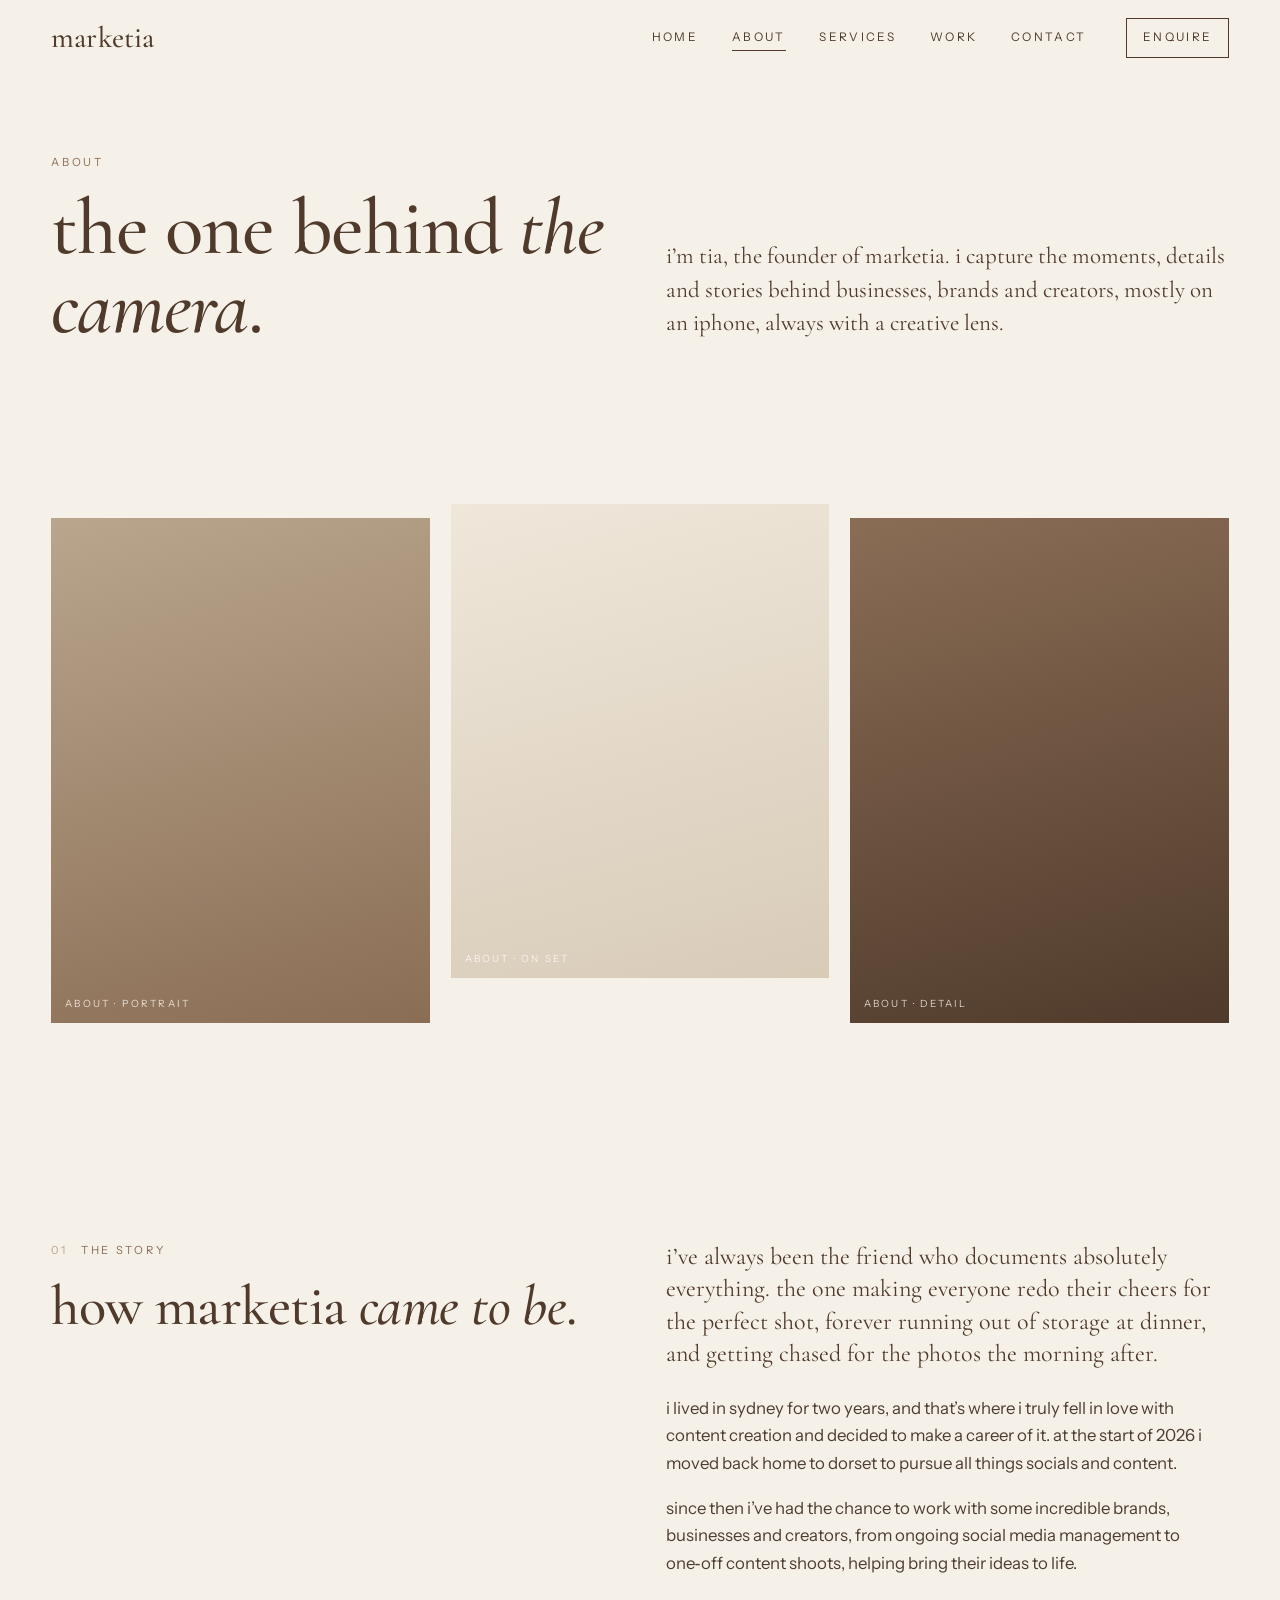
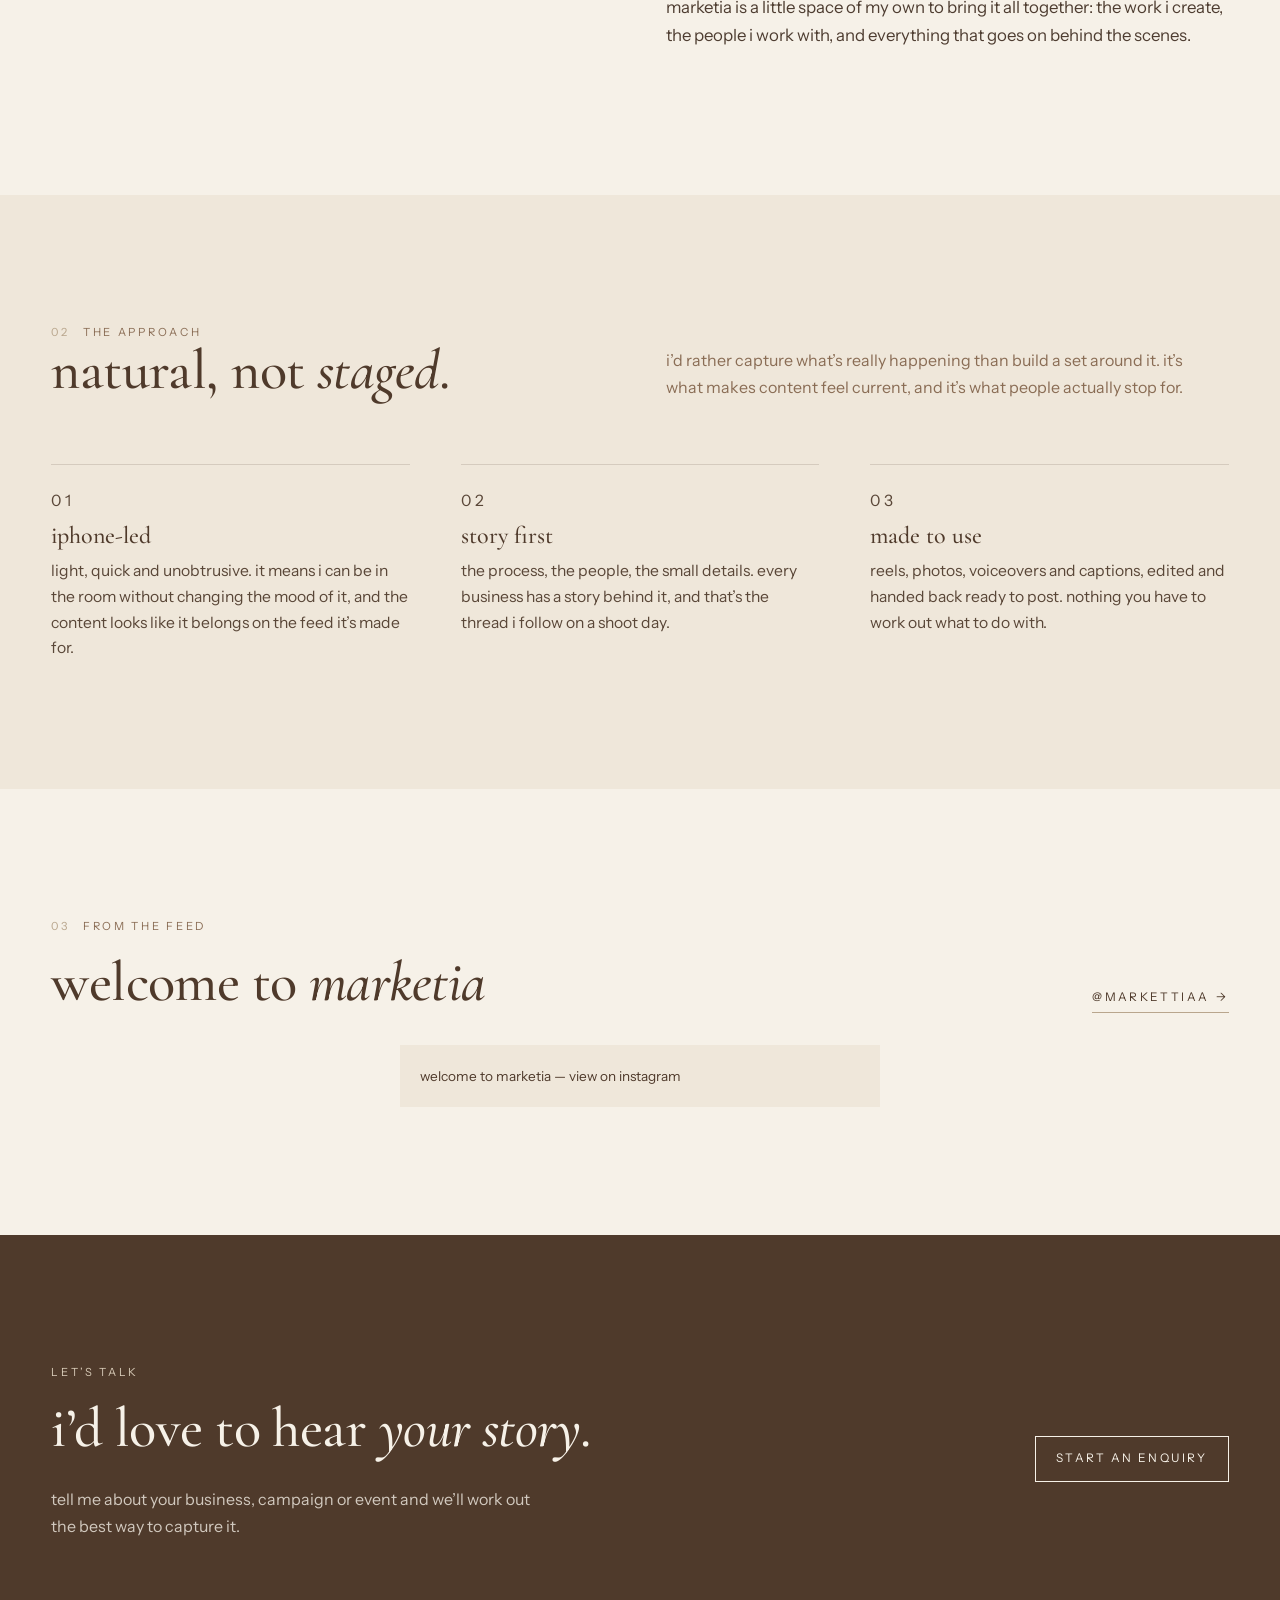
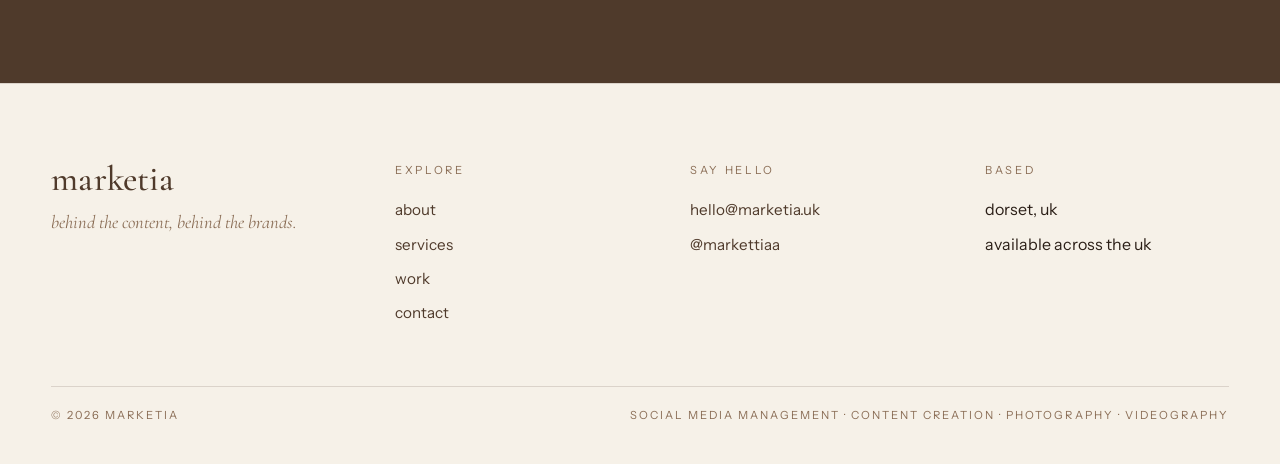
==== about.html @ 0a38f0a9 "Rebuild as a five-page editorial site from Tia's brief Home, about, services, work and contact pages" ====
<!DOCTYPE html>
<html lang="en-GB">
<head>
  <meta charset="utf-8">
  <meta name="viewport" content="width=device-width, initial-scale=1">
  <title>about — marketia</title>
  <meta name="description" content="meet tia, the founder of marketia, and the story and approach behind the brand.">
  <meta property="og:title" content="about — marketia">
  <meta property="og:description" content="meet tia, the founder of marketia, and the story and approach behind the brand.">
  <meta property="og:type" content="website">
  <meta property="og:image" content="https://marketia.uk/assets/og-image.jpg">
  <meta name="theme-color" content="#f6f1e8">
  <link rel="preconnect" href="https://fonts.googleapis.com">
  <link rel="preconnect" href="https://fonts.gstatic.com" crossorigin>
  <link href="https://fonts.googleapis.com/css2?family=Cormorant+Garamond:ital,wght@0,400;0,500;0,600;1,400;1,500&family=Instrument+Sans:ital,wght@0,400;0,500;0,600;1,400&display=swap" rel="stylesheet">
  <script>document.documentElement.classList.add("js")</script>
  <link rel="stylesheet" href="css/style.css">
  <link rel="icon" href="data:image/svg+xml,%3Csvg xmlns='http://www.w3.org/2000/svg' viewBox='0 0 64 64'%3E%3Crect width='64' height='64' fill='%23f6f1e8'/%3E%3Ctext x='32' y='44' text-anchor='middle' font-family='Georgia,serif' font-size='36' fill='%234f3a2b'%3Em%3C/text%3E%3C/svg%3E">
</head>
<body>
<a class="skip" href="#main">Skip to content</a>

<header class="site-header">
  <div class="wrap nav-row">
    <a class="wordmark" href="index.html" aria-label="marketia home">marketia</a>
    <button class="nav-toggle" aria-expanded="false" aria-controls="site-nav"><span></span><span></span><span class="visually-hidden">Menu</span></button>
    <nav id="site-nav" class="site-nav">
      <a href="index.html">home</a><a href="about.html" aria-current="page">about</a><a href="services.html">services</a><a href="work.html">work</a><a href="contact.html">contact</a>
      <a class="btn" href="contact.html">enquire</a>
    </nav>
  </div>
</header>

<main id="main">

  <section class="page-intro">
    <div class="wrap">
      <p class="label">about</p>
      <div class="split">
        <h1 class="h-xl">the one behind <em>the camera</em>.</h1>
        <p class="lede">i’m tia, the founder of marketia. i capture the moments, details and stories behind businesses, brands and creators, mostly on an iphone, always with a creative lens.</p>
      </div>
    </div>
  </section>

  <section class="section tight">
    <div class="wrap collage" data-stagger>
      <div class="img ph r34 deep" data-slot="about · portrait" role="img" aria-label="about · portrait"></div>
      <div class="img ph r45" data-slot="about · on set" role="img" aria-label="about · on set"></div>
      <div class="img ph r34 dark" data-slot="about · detail" role="img" aria-label="about · detail"></div>
    </div>
  </section>

  <section class="section">
    <div class="wrap story">
      <div data-reveal>
        <p class="label num" data-num="01">the story</p>
        <h2 class="h-l">how marketia <em>came to be</em>.</h2>
      </div>
      <div class="copy" data-reveal>
        <p>i’ve always been the friend who documents absolutely everything. the one making everyone redo their cheers for the perfect shot, forever running out of storage at dinner, and getting chased for the photos the morning after.</p>
        <p>i lived in sydney for two years, and that’s where i truly fell in love with content creation and decided to make a career of it. at the start of 2026 i moved back home to dorset to pursue all things socials and content.</p>
        <p>since then i’ve had the chance to work with some incredible brands, businesses and creators, from ongoing social media management to one‑off content shoots, helping bring their ideas to life.</p>
        <p>marketia is a little space of my own to bring it all together: the work i create, the people i work with, and everything that goes on behind the scenes.</p>
      </div>
    </div>
  </section>

  <section class="section cream">
    <div class="wrap">
      <div class="section-head" data-reveal>
        <div>
          <p class="label num" data-num="02">the approach</p>
          <h2 class="h-l">natural, not <em>staged</em>.</h2>
        </div>
        <p class="muted">i’d rather capture what’s really happening than build a set around it. it’s what makes content feel current, and it’s what people actually stop for.</p>
      </div>
      <div class="chapters" data-stagger>
        <div class="chapter">
          <p class="label">01</p>
          <h3>iphone‑led</h3>
          <p>light, quick and unobtrusive. it means i can be in the room without changing the mood of it, and the content looks like it belongs on the feed it’s made for.</p>
        </div>
        <div class="chapter">
          <p class="label">02</p>
          <h3>story first</h3>
          <p>the process, the people, the small details. every business has a story behind it, and that’s the thread i follow on a shoot day.</p>
        </div>
        <div class="chapter">
          <p class="label">03</p>
          <h3>made to use</h3>
          <p>reels, photos, voiceovers and captions, edited and handed back ready to post. nothing you have to work out what to do with.</p>
        </div>
      </div>
    </div>
  </section>

  <section class="section">
    <div class="wrap">
      <div class="ig-head" data-reveal>
        <div>
          <p class="label num" data-num="03">from the feed</p>
          <h2 class="h-l" style="margin:0">welcome to <em>marketia</em></h2>
        </div>
        <a class="textlink" href="https://www.instagram.com/markettiaa/" target="_blank" rel="noopener">@markettiaa</a>
      </div>
      <div class="single-embed" data-reveal>
        <blockquote class="instagram-media" data-instgrm-permalink="https://www.instagram.com/p/Df5Pmn0oMep/" data-instgrm-version="14"><a href="https://www.instagram.com/p/Df5Pmn0oMep/" target="_blank" rel="noopener">welcome to marketia — view on instagram</a></blockquote>
      </div>
    </div>
  </section>

  <section class="section choc">
    <div class="wrap cta-band" data-reveal>
      <div>
        <p class="label">let’s talk</p>
        <h2 class="h-l">i’d love to hear <em>your story</em>.</h2>
        <p>tell me about your business, campaign or event and we’ll work out the best way to capture it.</p>
      </div>
      <div class="actions"><a class="btn light" href="contact.html">start an enquiry</a></div>
    </div>
  </section>

</main>

<footer class="site-footer">
  <div class="wrap">
    <div class="footer-grid">
      <div>
        <a class="wordmark" href="index.html">marketia</a>
        <p class="footer-tag">behind the content, behind the brands.</p>
      </div>
      <div>
        <p class="label">explore</p>
        <ul>
          <li><a href="about.html">about</a></li>
          <li><a href="services.html">services</a></li>
          <li><a href="work.html">work</a></li>
          <li><a href="contact.html">contact</a></li>
        </ul>
      </div>
      <div>
        <p class="label">say hello</p>
        <ul>
          <li><a href="mailto:hello@marketia.uk">hello@marketia.uk</a></li>
          <li><a href="https://www.instagram.com/markettiaa/" target="_blank" rel="noopener">@markettiaa</a></li>
        </ul>
      </div>
      <div>
        <p class="label">based</p>
        <ul>
          <li>dorset, uk</li>
          <li>available across the uk</li>
        </ul>
      </div>
    </div>
    <div class="footer-bottom">
      <span>© <span id="year"></span> marketia</span>
      <span>social media management · content creation · photography · videography</span>
    </div>
  </div>
</footer>

<script async src="https://www.instagram.com/embed.js"></script>
<script src="js/main.js"></script>
</body>
</html>
---- css/style.css ----
/* ---------------------------------------------------------------------
   marketia — editorial, cream & chocolate
   --------------------------------------------------------------------- */
:root{
  --ivory:#f6f1e8;
  --cream:#efe7da;
  --taupe:#d8cbb8;
  --stone:#b9a68d;
  --mocha:#8a6d55;
  --choc:#4f3a2b;
  --ink:#2b1f17;
  --rule:rgba(79,58,43,.16);
  --serif:"Cormorant Garamond", "Times New Roman", serif;
  --sans:"Instrument Sans", system-ui, -apple-system, "Segoe UI", sans-serif;
  --wrap:1240px;
  --gutter:clamp(20px,4vw,56px);
  --ease:cubic-bezier(.2,.7,.2,1);
}

*{box-sizing:border-box}
html{scroll-behavior:smooth}
body{
  margin:0;background:var(--ivory);color:var(--ink);
  font-family:var(--sans);font-size:16px;line-height:1.65;
  -webkit-font-smoothing:antialiased;
}
img,video{max-width:100%;display:block}
a{color:inherit}
h1,h2,h3,h4{font-family:var(--serif);font-weight:500;line-height:1.05;margin:0 0 .5em;color:var(--choc)}
p{margin:0 0 1em}
ul{margin:0;padding:0;list-style:none}
em{font-family:var(--serif);font-style:italic}

.wrap{width:min(var(--wrap),100% - 2*var(--gutter));margin-inline:auto}
.visually-hidden{position:absolute!important;width:1px;height:1px;overflow:hidden;clip:rect(0 0 0 0);white-space:nowrap}
.skip{position:absolute;left:-999px;top:8px;background:var(--choc);color:#fff;padding:8px 14px;z-index:100}
.skip:focus{left:8px}

/* ---------- type ---------- */
.label{
  font-family:var(--sans);font-size:.7rem;letter-spacing:.24em;text-transform:uppercase;
  color:var(--mocha);margin:0 0 1.1rem;
}
.label.num::before{content:attr(data-num);margin-right:1.2em;color:var(--stone)}
.h-xl{font-size:clamp(2.8rem,6.2vw,5.6rem);letter-spacing:-.015em;line-height:1}
.h-l{font-size:clamp(2.2rem,4.4vw,3.8rem);letter-spacing:-.01em}
.h-m{font-size:clamp(1.6rem,2.6vw,2.3rem)}
.h-s{font-size:1.35rem}
.italic{font-style:italic;font-weight:400}
.lede{font-family:var(--serif);font-size:clamp(1.2rem,1.8vw,1.5rem);line-height:1.45;color:var(--choc);max-width:32em}
.muted{color:var(--mocha)}
.measure{max-width:38em}
.rule{border:0;border-top:1px solid var(--rule);margin:0}

/* ---------- buttons & links ---------- */
.btn{
  display:inline-flex;align-items:center;gap:.6em;
  font-family:var(--sans);font-size:.74rem;letter-spacing:.2em;text-transform:uppercase;
  padding:1.05em 1.7em;text-decoration:none;cursor:pointer;
  border:1px solid var(--choc);color:var(--choc);background:transparent;
  transition:background .3s var(--ease),color .3s var(--ease),transform .3s var(--ease);
}
.btn:hover{background:var(--choc);color:var(--ivory)}
.btn.solid{background:var(--choc);color:var(--ivory)}
.btn.solid:hover{background:var(--ink);border-color:var(--ink)}
.btn.light{border-color:var(--ivory);color:var(--ivory)}
.btn.light:hover{background:var(--ivory);color:var(--choc)}
.textlink{
  font-family:var(--sans);font-size:.74rem;letter-spacing:.2em;text-transform:uppercase;
  text-decoration:none;color:var(--choc);padding-bottom:.35em;border-bottom:1px solid var(--stone);
  transition:border-color .3s,color .3s;
}
.textlink:hover{border-color:var(--choc)}
.textlink::after{content:"\2192";display:inline-block;margin-left:.6em;transition:transform .3s var(--ease)}
.textlink:hover::after{transform:translateX(4px)}

/* ---------- header ---------- */
.site-header{position:sticky;top:0;z-index:50;background:rgba(246,241,232,.9);backdrop-filter:blur(10px);-webkit-backdrop-filter:blur(10px);transition:box-shadow .4s}
.site-header.scrolled{box-shadow:0 1px 0 var(--rule)}
.nav-row{display:flex;align-items:center;justify-content:space-between;height:76px}
.wordmark{font-family:var(--serif);font-size:1.85rem;font-weight:500;letter-spacing:.005em;color:var(--choc);text-decoration:none;line-height:1}
.site-nav{display:flex;align-items:center;gap:2.1rem}
.site-nav a{font-size:.74rem;letter-spacing:.2em;text-transform:uppercase;text-decoration:none;color:var(--choc);position:relative;padding:.3em 0}
.site-nav a::after{content:"";position:absolute;left:0;right:100%;bottom:0;height:1px;background:var(--choc);transition:right .35s var(--ease)}
.site-nav a:hover::after,.site-nav a[aria-current="page"]::after{right:0}
.site-nav .btn{padding:.8em 1.3em;margin-left:.4rem}
.site-nav .btn::after{display:none}
.nav-toggle{display:none;background:none;border:0;padding:10px;cursor:pointer}
.nav-toggle span{display:block;width:26px;height:1px;background:var(--choc);margin:7px 0;transition:transform .3s var(--ease)}
.nav-toggle[aria-expanded="true"] span:first-child{transform:translateY(4px) rotate(45deg)}
.nav-toggle[aria-expanded="true"] span:last-of-type{transform:translateY(-4px) rotate(-45deg)}

/* ---------- image slots ---------- */
.img{position:relative;overflow:hidden;background:var(--cream)}
.img img{width:100%;height:100%;object-fit:cover}
.img.r45{aspect-ratio:4/5}
.img.r34{aspect-ratio:3/4}
.img.r11{aspect-ratio:1}
.img.r32{aspect-ratio:3/2}
.img.r169{aspect-ratio:16/9}
.img.r916{aspect-ratio:9/16}
/* placeholder tone until a real image is dropped in */
.img.ph{background:linear-gradient(165deg,var(--cream),var(--taupe))}
.img.ph.deep{background:linear-gradient(165deg,var(--stone),var(--mocha))}
.img.ph.dark{background:linear-gradient(165deg,var(--mocha),var(--choc))}
.img.ph::after{
  content:attr(data-slot);position:absolute;left:14px;bottom:12px;
  font-family:var(--sans);font-size:.62rem;letter-spacing:.22em;text-transform:uppercase;
  color:rgba(255,255,255,.75);mix-blend-mode:screen;
}
.img.ph.deep::after,.img.ph.dark::after{color:rgba(246,241,232,.8)}
figcaption{font-family:var(--serif);font-style:italic;font-size:1rem;color:var(--mocha);margin-top:.7rem}
.zoom .img img{transition:transform 1.2s var(--ease)}
.zoom:hover .img img{transform:scale(1.04)}

/* ---------- sections ---------- */
.section{padding:clamp(72px,10vw,140px) 0}
.section.tight{padding:clamp(48px,7vw,96px) 0}
.section.cream{background:var(--cream)}
.section.choc{background:var(--choc);color:var(--ivory)}
.section.choc h1,.section.choc h2,.section.choc h3,.section.choc .lede{color:var(--ivory)}
.section.choc .label{color:var(--taupe)}
.section.choc .label.num::before{color:var(--stone)}
.section.choc .rule{border-color:rgba(246,241,232,.18)}
.section-head{display:grid;grid-template-columns:1fr 1fr;gap:var(--gutter);align-items:end;margin-bottom:clamp(36px,5vw,64px)}
.section-head p{margin:0;max-width:34em}
.section-head .h-l{margin:0}
.grid-2{display:grid;grid-template-columns:1fr 1fr;gap:var(--gutter)}
.grid-3{display:grid;grid-template-columns:repeat(3,1fr);gap:var(--gutter)}

/* ---------- home: hero ---------- */
.hero{padding:clamp(40px,6vw,88px) 0 clamp(48px,7vw,100px)}
.hero-grid{display:grid;grid-template-columns:1.05fr .95fr;gap:var(--gutter);align-items:end}
.hero-title{margin:0 0 1.4rem}
.hero-title .l2{display:block;font-style:italic;font-weight:400;color:var(--mocha)}
.hero-actions{display:flex;gap:1rem;flex-wrap:wrap;margin-top:2rem;align-items:center}
.hero-foot{display:flex;justify-content:space-between;gap:1rem;margin-top:clamp(40px,6vw,72px);padding-top:1.2rem;border-top:1px solid var(--rule);font-size:.72rem;letter-spacing:.2em;text-transform:uppercase;color:var(--mocha)}
.hero-art{display:grid;grid-template-columns:1fr .62fr;gap:clamp(12px,1.6vw,22px);align-items:end}
.hero-art .img:first-child{margin-top:-6vw}
.hero-art .side{display:grid;gap:clamp(12px,1.6vw,22px)}

/* ---------- home: strip of notes ---------- */
.notes{display:grid;grid-template-columns:repeat(3,1fr);gap:var(--gutter)}
.note{padding-top:1.4rem;border-top:1px solid var(--rule)}
.note h3{font-size:1.5rem;margin-bottom:.4em}
.note p{color:#5a4738;margin:0;font-size:.98rem}

/* ---------- home: selected work ---------- */
.edit-grid{display:grid;grid-template-columns:repeat(12,1fr);gap:clamp(14px,2vw,28px);align-items:start}
.edit-grid > *{grid-column:span 4}
.edit-grid .span5{grid-column:span 5}
.edit-grid .span7{grid-column:span 7}
.edit-grid .span6{grid-column:span 6}
.edit-grid .span3{grid-column:span 3}
.edit-grid .down{margin-top:clamp(40px,6vw,96px)}
.work-link{text-decoration:none;color:inherit;display:block}

/* ---------- services (home + page) ---------- */
.service-split{display:grid;grid-template-columns:1fr 1fr;gap:var(--gutter);align-items:start;padding:clamp(40px,5vw,64px) 0;border-top:1px solid var(--rule)}
.service-split:last-of-type{border-bottom:1px solid var(--rule)}
.service-split .img{position:sticky;top:100px}
.service-copy .h-l{margin-bottom:.4em}
.service-copy p{color:#4e3d31;max-width:36em}
.includes{columns:2;column-gap:2rem;margin:1.6rem 0 2rem;max-width:40em}
.includes li{break-inside:avoid;padding:.5em 0;border-bottom:1px solid var(--rule);font-size:.95rem}
.service-meta{display:flex;flex-wrap:wrap;gap:1.4rem 2.4rem;margin:1.4rem 0 2rem;font-size:.74rem;letter-spacing:.18em;text-transform:uppercase;color:var(--mocha)}
.service-meta b{display:block;font-weight:400;color:var(--choc);letter-spacing:0;text-transform:none;font-family:var(--serif);font-size:1.15rem;margin-top:.2em}
.actions{display:flex;gap:1rem;flex-wrap:wrap;align-items:center}
.steps{display:grid;grid-template-columns:repeat(3,1fr);gap:var(--gutter);counter-reset:step}
.step{padding-top:1.4rem;border-top:1px solid var(--rule)}
.step::before{counter-increment:step;content:"0" counter(step);font-family:var(--serif);font-style:italic;font-size:1.3rem;color:var(--stone);display:block;margin-bottom:.6rem}
.step h3{font-size:1.45rem}
.step p{color:#5a4738;margin:0;font-size:.98rem}

/* ---------- instagram ---------- */
.ig-head{display:flex;justify-content:space-between;align-items:end;gap:1rem;margin-bottom:2rem}
.ig-grid{display:grid;grid-template-columns:repeat(3,1fr);gap:clamp(14px,2vw,28px)}
.ig-grid blockquote.instagram-media{margin:0!important;min-width:0!important;max-width:100%!important;width:100%!important;background:var(--cream)!important;border:0!important;box-shadow:none!important;border-radius:0!important}
.ig-grid blockquote a{display:block;padding:20px;font-size:.85rem;color:var(--choc);text-decoration:none}
.ig-strip{display:flex;flex-wrap:wrap;gap:.6rem 1.4rem;justify-content:center;align-items:center;font-family:var(--serif);font-style:italic;font-size:1.15rem;color:var(--mocha)}

/* ---------- cta band ---------- */
.cta-band{display:grid;grid-template-columns:1.2fr .8fr;gap:var(--gutter);align-items:center}
.cta-band p{color:rgba(246,241,232,.78);max-width:30em}
.cta-band .actions{justify-content:flex-end}

/* ---------- about ---------- */
.about-hero{display:grid;grid-template-columns:.9fr 1.1fr;gap:var(--gutter);align-items:center}
.story{display:grid;grid-template-columns:1fr 1fr;gap:var(--gutter);align-items:start}
.story .copy p{font-size:1.05rem;color:#4e3d31}
.story .copy p:first-of-type{font-family:var(--serif);font-size:1.5rem;line-height:1.35;color:var(--choc)}
.chapters{display:grid;grid-template-columns:repeat(3,1fr);gap:var(--gutter)}
.chapter{padding-top:1.4rem;border-top:1px solid var(--rule)}
.chapter .label{margin-bottom:.6rem}
.chapter h3{font-size:1.5rem;margin-bottom:.4em}
.chapter p{color:#5a4738;font-size:.98rem;margin:0}
.collage{display:grid;grid-template-columns:1fr 1fr 1fr;gap:clamp(12px,1.6vw,22px);align-items:end}
.collage .img:nth-child(2){margin-bottom:12%}
.single-embed{max-width:480px;margin-inline:auto}
.single-embed blockquote.instagram-media{margin:0!important;min-width:0!important;max-width:100%!important;width:100%!important;border:0!important;box-shadow:none!important;background:var(--cream)!important;border-radius:0!important}
.single-embed blockquote a{display:block;padding:20px;font-size:.85rem;color:var(--choc);text-decoration:none}

/* ---------- work ---------- */
.gallery{display:grid;grid-template-columns:repeat(12,1fr);gap:clamp(12px,1.8vw,24px);align-items:start}
.gallery figure{margin:0;grid-column:span 4}
.gallery .w6{grid-column:span 6}
.gallery .w8{grid-column:span 8}
.gallery .w3{grid-column:span 3}
.gallery .w5{grid-column:span 5}
.gallery .w7{grid-column:span 7}
.gallery .pad{margin-top:clamp(30px,5vw,80px)}
.gallery figcaption{display:flex;justify-content:space-between;gap:1rem;font-style:normal;font-family:var(--sans);font-size:.7rem;letter-spacing:.18em;text-transform:uppercase;color:var(--mocha)}
.gallery figcaption em{font-family:var(--serif);font-style:italic;text-transform:none;letter-spacing:0;font-size:1rem}
.reels{display:grid;grid-template-columns:repeat(4,1fr);gap:clamp(12px,1.8vw,24px)}
.reel{display:block;text-decoration:none;color:inherit}
.reel .img{aspect-ratio:9/16}
.reel .play{position:absolute;inset:0;display:grid;place-items:center}
.reel .play span{width:54px;height:54px;border:1px solid rgba(246,241,232,.8);border-radius:50%;display:grid;place-items:center;color:var(--ivory);font-size:.8rem;padding-left:3px;transition:background .3s,transform .3s var(--ease)}
.reel:hover .play span{background:rgba(246,241,232,.18);transform:scale(1.06)}
.reel figcaption{margin-top:.6rem}

/* ---------- contact ---------- */
.contact-grid{display:grid;grid-template-columns:.85fr 1.15fr;gap:var(--gutter);align-items:start}
.contact-side{position:sticky;top:110px}
.contact-side .lede{font-size:1.3rem}
.deets{margin:2rem 0;border-top:1px solid var(--rule)}
.deets li{display:grid;grid-template-columns:110px 1fr;gap:1rem;padding:1rem 0;border-bottom:1px solid var(--rule);align-items:baseline}
.deets .label{margin:0}
.deets a{font-family:var(--serif);font-size:1.3rem;text-decoration:none;color:var(--choc);display:inline-block;transition:transform .3s var(--ease),color .3s}
.deets a:hover{transform:translateX(4px);color:var(--mocha)}
.deets span.v{font-family:var(--serif);font-size:1.3rem;color:var(--choc)}
.next-steps li{padding:.5em 0 .5em 1.6em;position:relative;color:#4e3d31;font-size:.95rem}
.next-steps li::before{content:"\2014";position:absolute;left:0;color:var(--stone)}

.form{display:grid;gap:1.6rem;border-top:1px solid var(--rule);padding-top:2rem}
.form fieldset{border:0;padding:0;margin:0;display:grid;gap:1.2rem}
.form legend{font-family:var(--serif);font-size:1.5rem;color:var(--choc);margin-bottom:.6rem;padding:0}
.form .row{display:grid;grid-template-columns:1fr 1fr;gap:1.2rem}
.field{display:grid;gap:.45rem}
.field label{font-size:.68rem;letter-spacing:.2em;text-transform:uppercase;color:var(--mocha)}
.field label small{text-transform:none;letter-spacing:0;color:var(--stone);margin-left:.5em;font-family:var(--serif);font-style:italic;font-size:.95rem}
.field input,.field select,.field textarea{
  font:inherit;font-size:1rem;color:var(--ink);background:transparent;
  border:0;border-bottom:1px solid var(--stone);padding:.7em 0;border-radius:0;width:100%;
  transition:border-color .3s;
}
.field textarea{resize:vertical;min-height:5.5em;line-height:1.5}
.field select{appearance:none;-webkit-appearance:none;background:url("data:image/svg+xml,%3Csvg xmlns='http://www.w3.org/2000/svg' width='12' height='8'%3E%3Cpath d='M1 1l5 5 5-5' fill='none' stroke='%238a6d55' stroke-width='1.2'/%3E%3C/svg%3E") no-repeat right center;padding-right:1.4em;cursor:pointer}
.field input:focus,.field select:focus,.field textarea:focus{outline:none;border-bottom-color:var(--choc)}
.field [aria-invalid="true"]{border-bottom-color:#a3452f}
.checks{display:grid;grid-template-columns:1fr 1fr;gap:.6rem 1.4rem}
.check{display:flex;align-items:center;gap:.7em;font-size:.95rem;cursor:pointer;color:#3e2f25}
.check input{appearance:none;-webkit-appearance:none;width:16px;height:16px;border:1px solid var(--stone);margin:0;display:grid;place-items:center;flex:none;cursor:pointer}
.check input::after{content:"";width:8px;height:8px;background:var(--choc);transform:scale(0);transition:transform .2s var(--ease)}
.check input:checked{border-color:var(--choc)}
.check input:checked::after{transform:scale(1)}
.form-foot{display:flex;align-items:center;gap:1.4rem;flex-wrap:wrap}
.form-note{font-size:.85rem;color:var(--mocha);margin:0}

/* ---------- footer ---------- */
.site-footer{padding:clamp(48px,6vw,80px) 0 40px;border-top:1px solid var(--rule);background:var(--ivory)}
.footer-grid{display:grid;grid-template-columns:1.2fr 1fr 1fr 1fr;gap:var(--gutter);align-items:start}
.footer-grid .wordmark{font-size:2.2rem}
.footer-tag{font-family:var(--serif);font-style:italic;font-size:1.15rem;color:var(--mocha);margin:.6rem 0 0}
.footer-grid .label{margin-bottom:.8rem}
.footer-grid li{padding:.25rem 0}
.footer-grid li a{text-decoration:none;color:var(--choc);font-size:.95rem;transition:color .3s}
.footer-grid li a:hover{color:var(--mocha)}
.footer-bottom{display:flex;justify-content:space-between;gap:1rem;flex-wrap:wrap;margin-top:clamp(36px,5vw,56px);padding-top:1.2rem;border-top:1px solid var(--rule);font-size:.7rem;letter-spacing:.18em;text-transform:uppercase;color:var(--mocha)}

/* ---------- page intro (inner pages) ---------- */
.page-intro{padding:clamp(40px,6vw,88px) 0 clamp(32px,4vw,56px)}
.page-intro .h-xl{margin:0 0 1rem}
.page-intro .lede{margin-top:1rem}
.page-intro .split{display:grid;grid-template-columns:1fr 1fr;gap:var(--gutter);align-items:end}

/* ---------- motion ---------- */
@keyframes rise{from{opacity:0;transform:translateY(18px)}to{opacity:1;transform:none}}
.hero-grid > *,.page-intro .wrap > *{opacity:0;animation:rise 1s var(--ease) forwards}
.hero-grid > :nth-child(2),.page-intro .wrap > :nth-child(2){animation-delay:.2s}
.js [data-reveal]{opacity:0;transform:translateY(22px);transition:opacity 1s var(--ease),transform 1s var(--ease)}
.js [data-reveal].in{opacity:1;transform:none}
.js [data-stagger] > *{opacity:0;transform:translateY(18px);transition:opacity .9s var(--ease),transform .9s var(--ease)}
.js [data-stagger].in > *{opacity:1;transform:none}
.js [data-stagger].in > :nth-child(2){transition-delay:.12s}
.js [data-stagger].in > :nth-child(3){transition-delay:.24s}
.js [data-stagger].in > :nth-child(4){transition-delay:.36s}
.js [data-stagger].in > :nth-child(5){transition-delay:.48s}
.js [data-stagger].in > :nth-child(6){transition-delay:.6s}
.js [data-stagger].in > :nth-child(n+7){transition-delay:.7s}
.js [data-stagger].done > *{transition-delay:0s}
.js .img.reveal-img img,.js .img.reveal-img::before{}
@media (prefers-reduced-motion:reduce){
  .hero-grid > *,.page-intro .wrap > *{opacity:1;animation:none}
  .js [data-reveal],.js [data-stagger] > *{opacity:1;transform:none;transition:none}
  .zoom .img img{transition:none}
}

/* ---------- responsive ---------- */
@media (max-width:1024px){
  .footer-grid{grid-template-columns:1fr 1fr}
  .reels{grid-template-columns:repeat(2,1fr)}
  .ig-grid{grid-template-columns:1fr 1fr}
  .chapters,.steps,.notes{grid-template-columns:1fr}
  .chapter,.step,.note{padding-top:1.1rem}
}
@media (max-width:860px){
  .nav-toggle{display:block}
  .site-nav{display:none;position:absolute;left:0;right:0;top:76px;flex-direction:column;align-items:stretch;gap:0;background:var(--ivory);border-bottom:1px solid var(--rule);padding:8px var(--gutter) 22px}
  .site-nav.open{display:flex}
  .site-nav a{padding:.95rem 0;font-size:.8rem;border-bottom:1px solid var(--rule)}
  .site-nav a::after{display:none}
  .site-nav .btn{margin:1rem 0 0;justify-content:center;border-bottom:1px solid var(--choc)}
  .hero-grid,.section-head,.grid-2,.service-split,.cta-band,.about-hero,.story,.contact-grid,.page-intro .split{grid-template-columns:1fr}
  .hero-art .img:first-child{margin-top:0}
  .service-split .img{position:static;max-width:520px}
  .contact-side{position:static}
  .cta-band .actions{justify-content:flex-start}
  .edit-grid > *,.edit-grid .span5,.edit-grid .span7,.edit-grid .span6,.edit-grid .span3{grid-column:span 6}
  .edit-grid .down{margin-top:0}
  .gallery figure,.gallery .w6,.gallery .w8,.gallery .w3,.gallery .w5,.gallery .w7{grid-column:span 6}
  .gallery .pad{margin-top:0}
  .includes{columns:1}
  .form .row,.checks{grid-template-columns:1fr}
  .deets li{grid-template-columns:1fr;gap:.2rem}
}
@media (max-width:560px){
  .ig-grid,.footer-grid,.reels{grid-template-columns:1fr}
  .hero-art{grid-template-columns:1fr}
  .hero-art .side{grid-template-columns:1fr 1fr}
  .hero-foot{flex-direction:column;gap:.4rem}
  .gallery figure,.gallery .w6,.gallery .w8,.gallery .w3,.gallery .w5,.gallery .w7{grid-column:span 12}
  .edit-grid > *,.edit-grid .span5,.edit-grid .span7,.edit-grid .span6,.edit-grid .span3{grid-column:span 12}
}
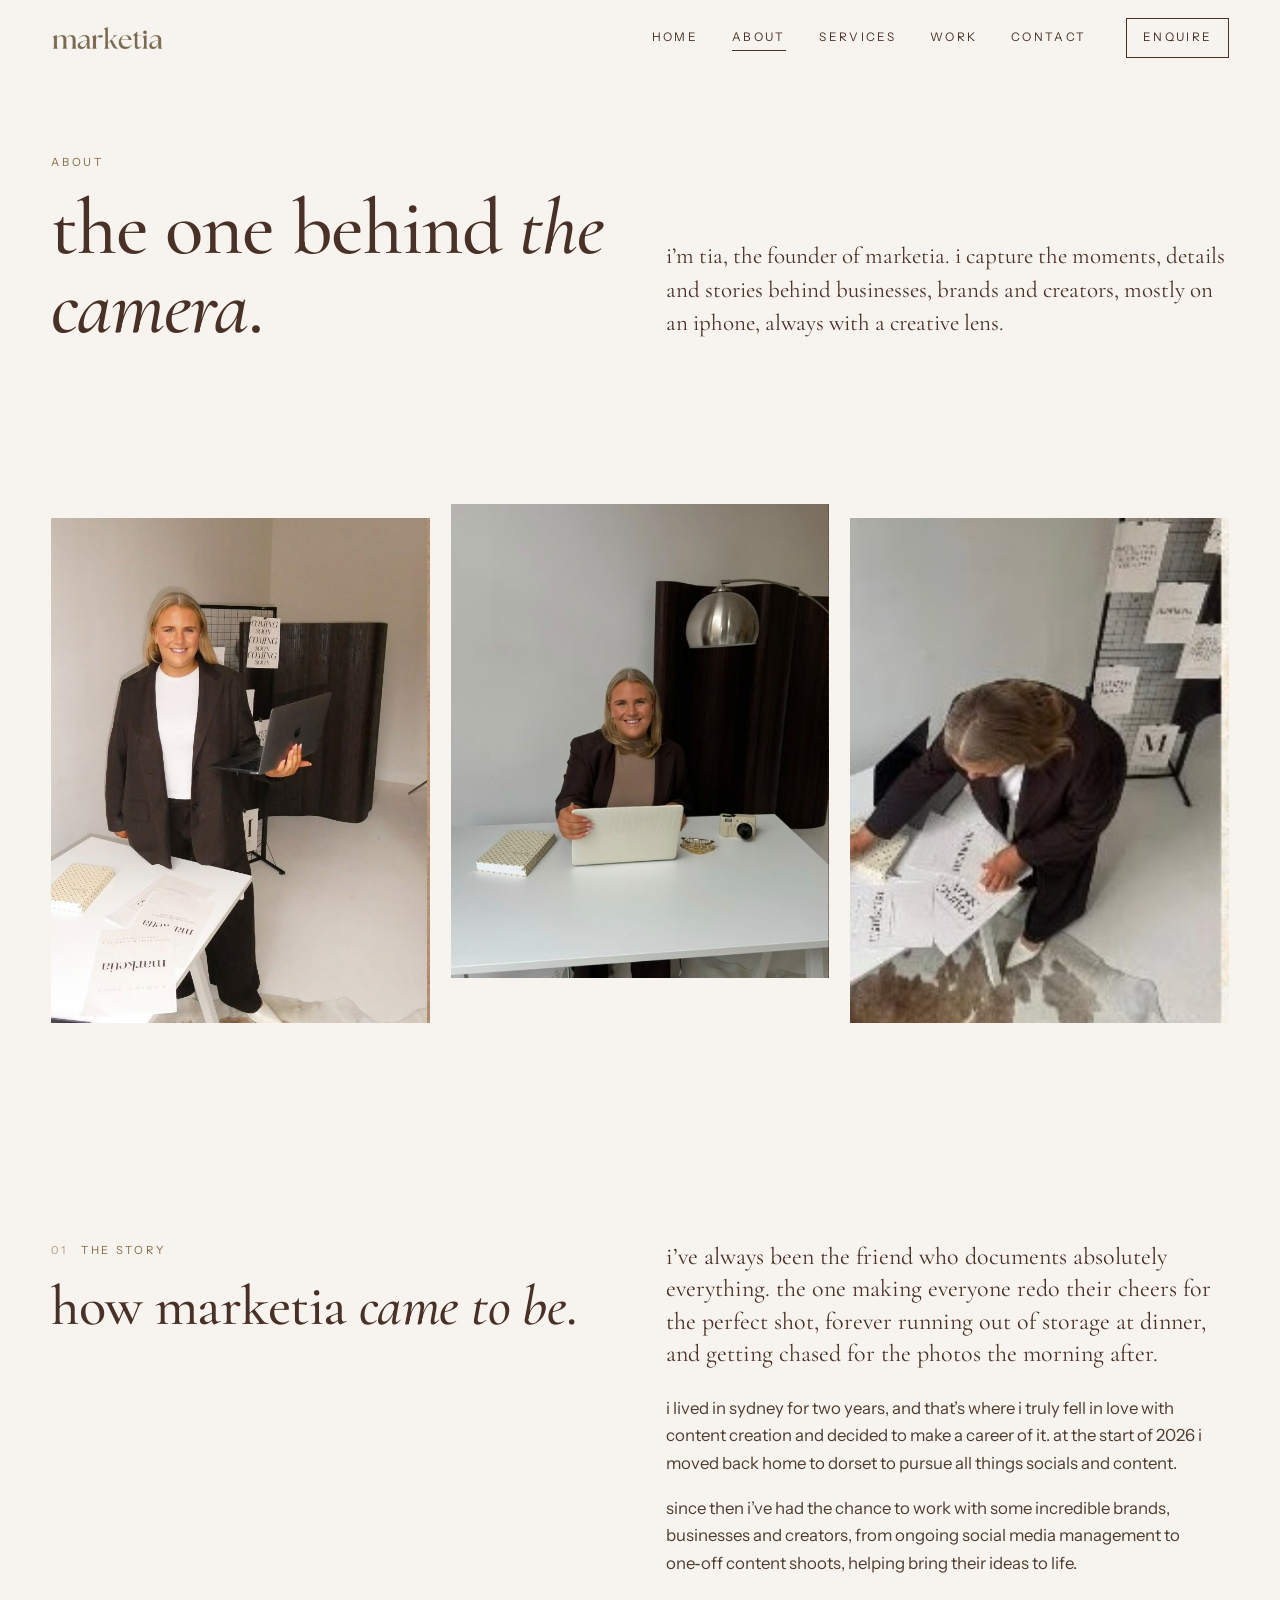
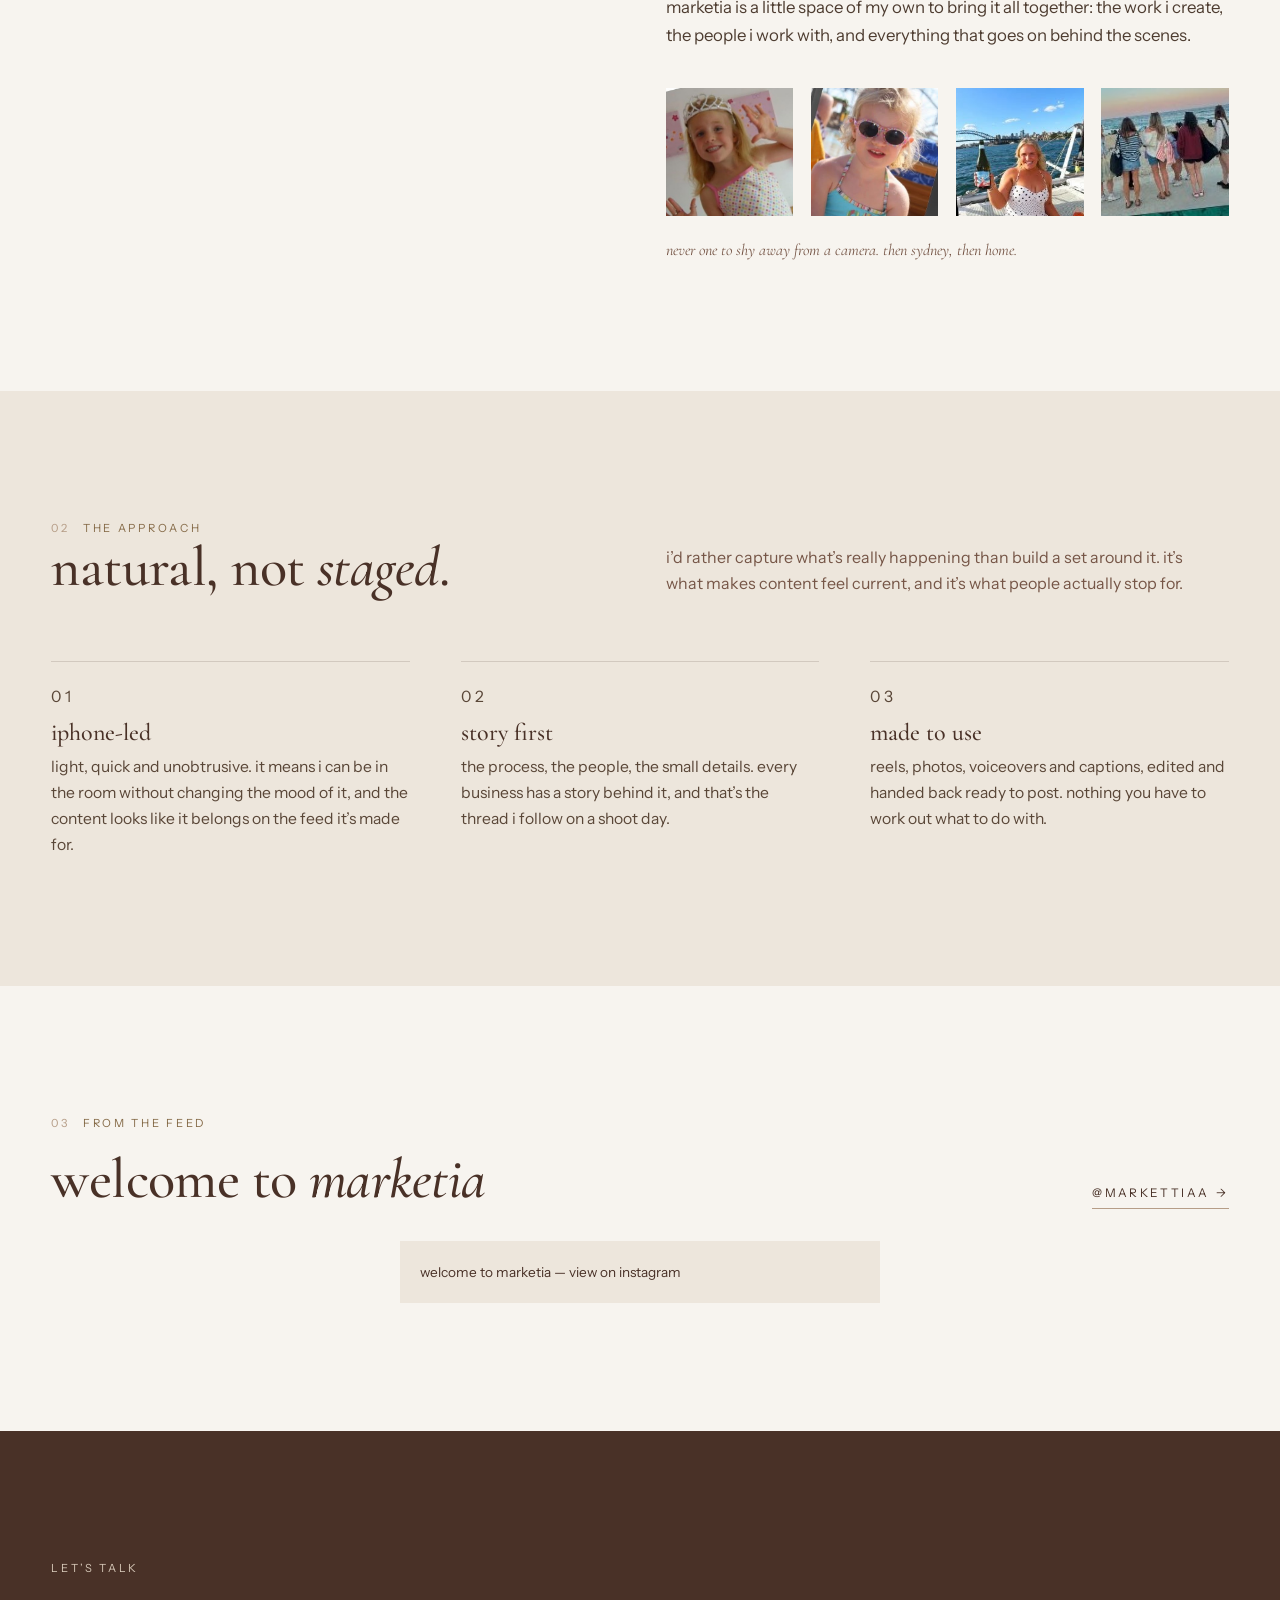
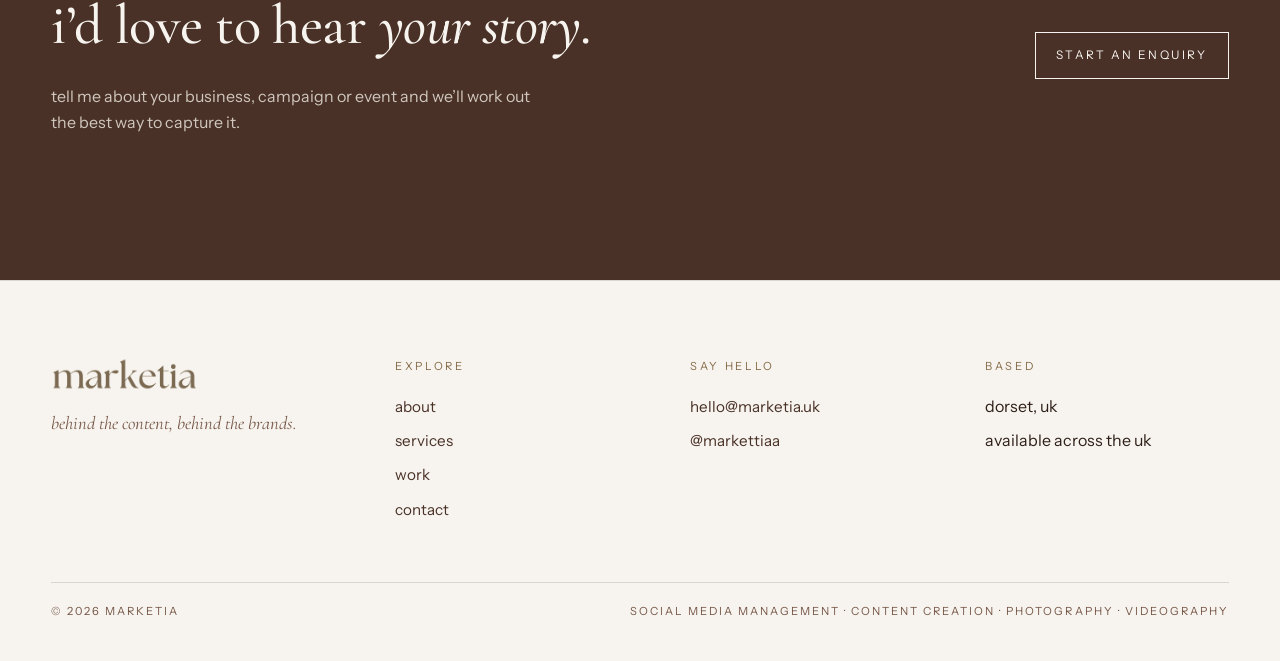
==== commit beb7a3d2: "Add Tia's wordmark, palette and first photos Wordmark cut from her logo sheet as transparent PNGs; C" ====
--- a/about.html
+++ b/about.html
@@ -22,7 +22,7 @@
 
 <header class="site-header">
   <div class="wrap nav-row">
-    <a class="wordmark" href="index.html" aria-label="marketia home">marketia</a>
+    <a class="wordmark" href="index.html" aria-label="marketia home"><img src="assets/img/logo-dark.png" alt="marketia" width="693" height="160"></a>
     <button class="nav-toggle" aria-expanded="false" aria-controls="site-nav"><span></span><span></span><span class="visually-hidden">Menu</span></button>
     <nav id="site-nav" class="site-nav">
       <a href="index.html">home</a><a href="about.html" aria-current="page">about</a><a href="services.html">services</a><a href="work.html">work</a><a href="contact.html">contact</a>
@@ -45,9 +45,9 @@
 
   <section class="section tight">
     <div class="wrap collage" data-stagger>
-      <div class="img ph r34 deep" data-slot="about · portrait" role="img" aria-label="about · portrait"></div>
-      <div class="img ph r45" data-slot="about · on set" role="img" aria-label="about · on set"></div>
-      <div class="img ph r34 dark" data-slot="about · detail" role="img" aria-label="about · detail"></div>
+      <div class="img r34"><img src="assets/img/about-standing.jpg" alt="tia standing with her laptop in the studio" loading="lazy" style="object-position:center 85%"></div>
+      <div class="img r45"><img src="assets/img/hero-desk.jpg" alt="tia at her desk" loading="lazy"></div>
+      <div class="img r34"><img src="assets/img/work-05.jpg" alt="printed marketia cards being laid out" loading="lazy" style="object-position:center 30%"></div>
     </div>
   </section>
 
@@ -62,6 +62,13 @@
         <p>i lived in sydney for two years, and that’s where i truly fell in love with content creation and decided to make a career of it. at the start of 2026 i moved back home to dorset to pursue all things socials and content.</p>
         <p>since then i’ve had the chance to work with some incredible brands, businesses and creators, from ongoing social media management to one‑off content shoots, helping bring their ideas to life.</p>
         <p>marketia is a little space of my own to bring it all together: the work i create, the people i work with, and everything that goes on behind the scenes.</p>
+        <div class="then-now" data-stagger>
+          <div class="img"><img src="assets/img/kid-crown.jpg" alt="tia as a child in a tiara, waving at the camera" loading="lazy"></div>
+          <div class="img"><img src="assets/img/kid-camera.jpg" alt="tia as a child in sunglasses on a boat" loading="lazy"></div>
+          <div class="img"><img src="assets/img/syd-boat.jpg" alt="tia on a boat in sydney harbour" loading="lazy"></div>
+          <div class="img"><img src="assets/img/syd-beach.jpg" alt="friends on a sydney beach at sunset" loading="lazy"></div>
+          <figcaption>never one to shy away from a camera. then sydney, then home.</figcaption>
+        </div>
       </div>
     </div>
   </section>
@@ -127,7 +134,7 @@
   <div class="wrap">
     <div class="footer-grid">
       <div>
-        <a class="wordmark" href="index.html">marketia</a>
+        <a class="wordmark" href="index.html"><img src="assets/img/logo-dark.png" alt="marketia" width="693" height="160"></a>
         <p class="footer-tag">behind the content, behind the brands.</p>
       </div>
       <div>
--- a/css/style.css
+++ b/css/style.css
@@ -2,14 +2,16 @@
    marketia — editorial, cream & chocolate
    --------------------------------------------------------------------- */
 :root{
-  --ivory:#f6f1e8;
-  --cream:#efe7da;
-  --taupe:#d8cbb8;
-  --stone:#b9a68d;
-  --mocha:#8a6d55;
-  --choc:#4f3a2b;
-  --ink:#2b1f17;
-  --rule:rgba(79,58,43,.16);
+  /* tia's palette: #f7f4ef · #ede6dc · #b69d87 · #765647 · #493127 ; wordmark golds #856a47 / #bb9868 */
+  --ivory:#f7f4ef;
+  --cream:#ede6dc;
+  --taupe:#d6c8b8;
+  --stone:#b69d87;
+  --mocha:#765647;
+  --choc:#493127;
+  --ink:#2e1f18;
+  --gold:#856a47;
+  --rule:rgba(73,49,39,.16);
   --serif:"Cormorant Garamond", "Times New Roman", serif;
   --sans:"Instrument Sans", system-ui, -apple-system, "Segoe UI", sans-serif;
   --wrap:1240px;
@@ -39,7 +41,7 @@
 /* ---------- type ---------- */
 .label{
   font-family:var(--sans);font-size:.7rem;letter-spacing:.24em;text-transform:uppercase;
-  color:var(--mocha);margin:0 0 1.1rem;
+  color:var(--gold);margin:0 0 1.1rem;
 }
 .label.num::before{content:attr(data-num);margin-right:1.2em;color:var(--stone)}
 .h-xl{font-size:clamp(2.8rem,6.2vw,5.6rem);letter-spacing:-.015em;line-height:1}
@@ -75,10 +77,12 @@
 .textlink:hover::after{transform:translateX(4px)}
 
 /* ---------- header ---------- */
-.site-header{position:sticky;top:0;z-index:50;background:rgba(246,241,232,.9);backdrop-filter:blur(10px);-webkit-backdrop-filter:blur(10px);transition:box-shadow .4s}
+.site-header{position:sticky;top:0;z-index:50;background:rgba(247,244,239,.9);backdrop-filter:blur(10px);-webkit-backdrop-filter:blur(10px);transition:box-shadow .4s}
 .site-header.scrolled{box-shadow:0 1px 0 var(--rule)}
 .nav-row{display:flex;align-items:center;justify-content:space-between;height:76px}
-.wordmark{font-family:var(--serif);font-size:1.85rem;font-weight:500;letter-spacing:.005em;color:var(--choc);text-decoration:none;line-height:1}
+.wordmark{display:inline-block;line-height:0;text-decoration:none}
+.wordmark img{height:26px;width:auto}
+.footer-grid .wordmark img{height:34px}
 .site-nav{display:flex;align-items:center;gap:2.1rem}
 .site-nav a{font-size:.74rem;letter-spacing:.2em;text-transform:uppercase;text-decoration:none;color:var(--choc);position:relative;padding:.3em 0}
 .site-nav a::after{content:"";position:absolute;left:0;right:100%;bottom:0;height:1px;background:var(--choc);transition:right .35s var(--ease)}
@@ -99,6 +103,7 @@
 .img.r32{aspect-ratio:3/2}
 .img.r169{aspect-ratio:16/9}
 .img.r916{aspect-ratio:9/16}
+.img.r23{aspect-ratio:2/3}
 /* placeholder tone until a real image is dropped in */
 .img.ph{background:linear-gradient(165deg,var(--cream),var(--taupe))}
 .img.ph.deep{background:linear-gradient(165deg,var(--stone),var(--mocha))}
@@ -260,7 +265,6 @@
 /* ---------- footer ---------- */
 .site-footer{padding:clamp(48px,6vw,80px) 0 40px;border-top:1px solid var(--rule);background:var(--ivory)}
 .footer-grid{display:grid;grid-template-columns:1.2fr 1fr 1fr 1fr;gap:var(--gutter);align-items:start}
-.footer-grid .wordmark{font-size:2.2rem}
 .footer-tag{font-family:var(--serif);font-style:italic;font-size:1.15rem;color:var(--mocha);margin:.6rem 0 0}
 .footer-grid .label{margin-bottom:.8rem}
 .footer-grid li{padding:.25rem 0}
@@ -332,3 +336,9 @@
   .gallery figure,.gallery .w6,.gallery .w8,.gallery .w3,.gallery .w5,.gallery .w7{grid-column:span 12}
   .edit-grid > *,.edit-grid .span5,.edit-grid .span7,.edit-grid .span6,.edit-grid .span3{grid-column:span 12}
 }
+
+/* ---------- about: then & now strip ---------- */
+.then-now{display:grid;grid-template-columns:repeat(4,1fr);gap:clamp(10px,1.4vw,18px);margin-top:2.4rem}
+.then-now .img{aspect-ratio:1}
+.then-now figcaption{grid-column:1 / -1;margin-top:.2rem}
+@media (max-width:560px){.then-now{grid-template-columns:1fr 1fr}}
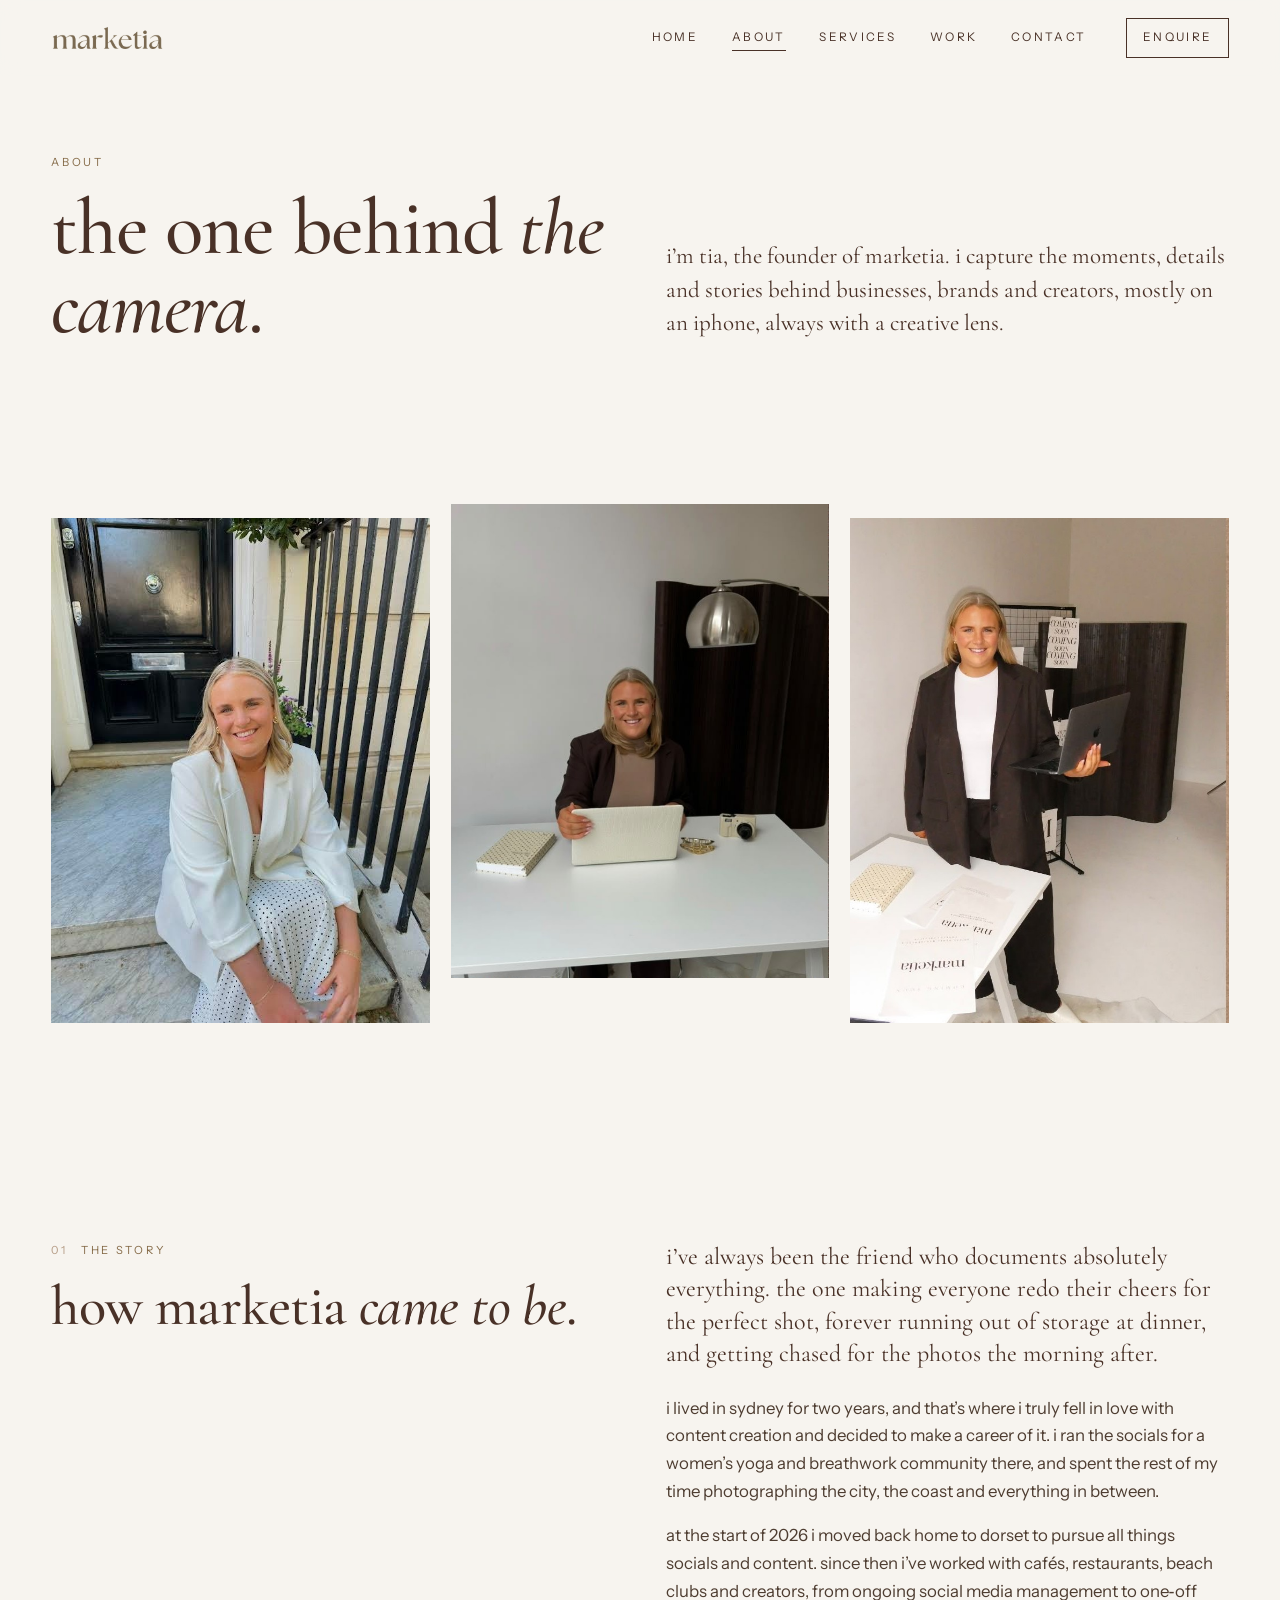
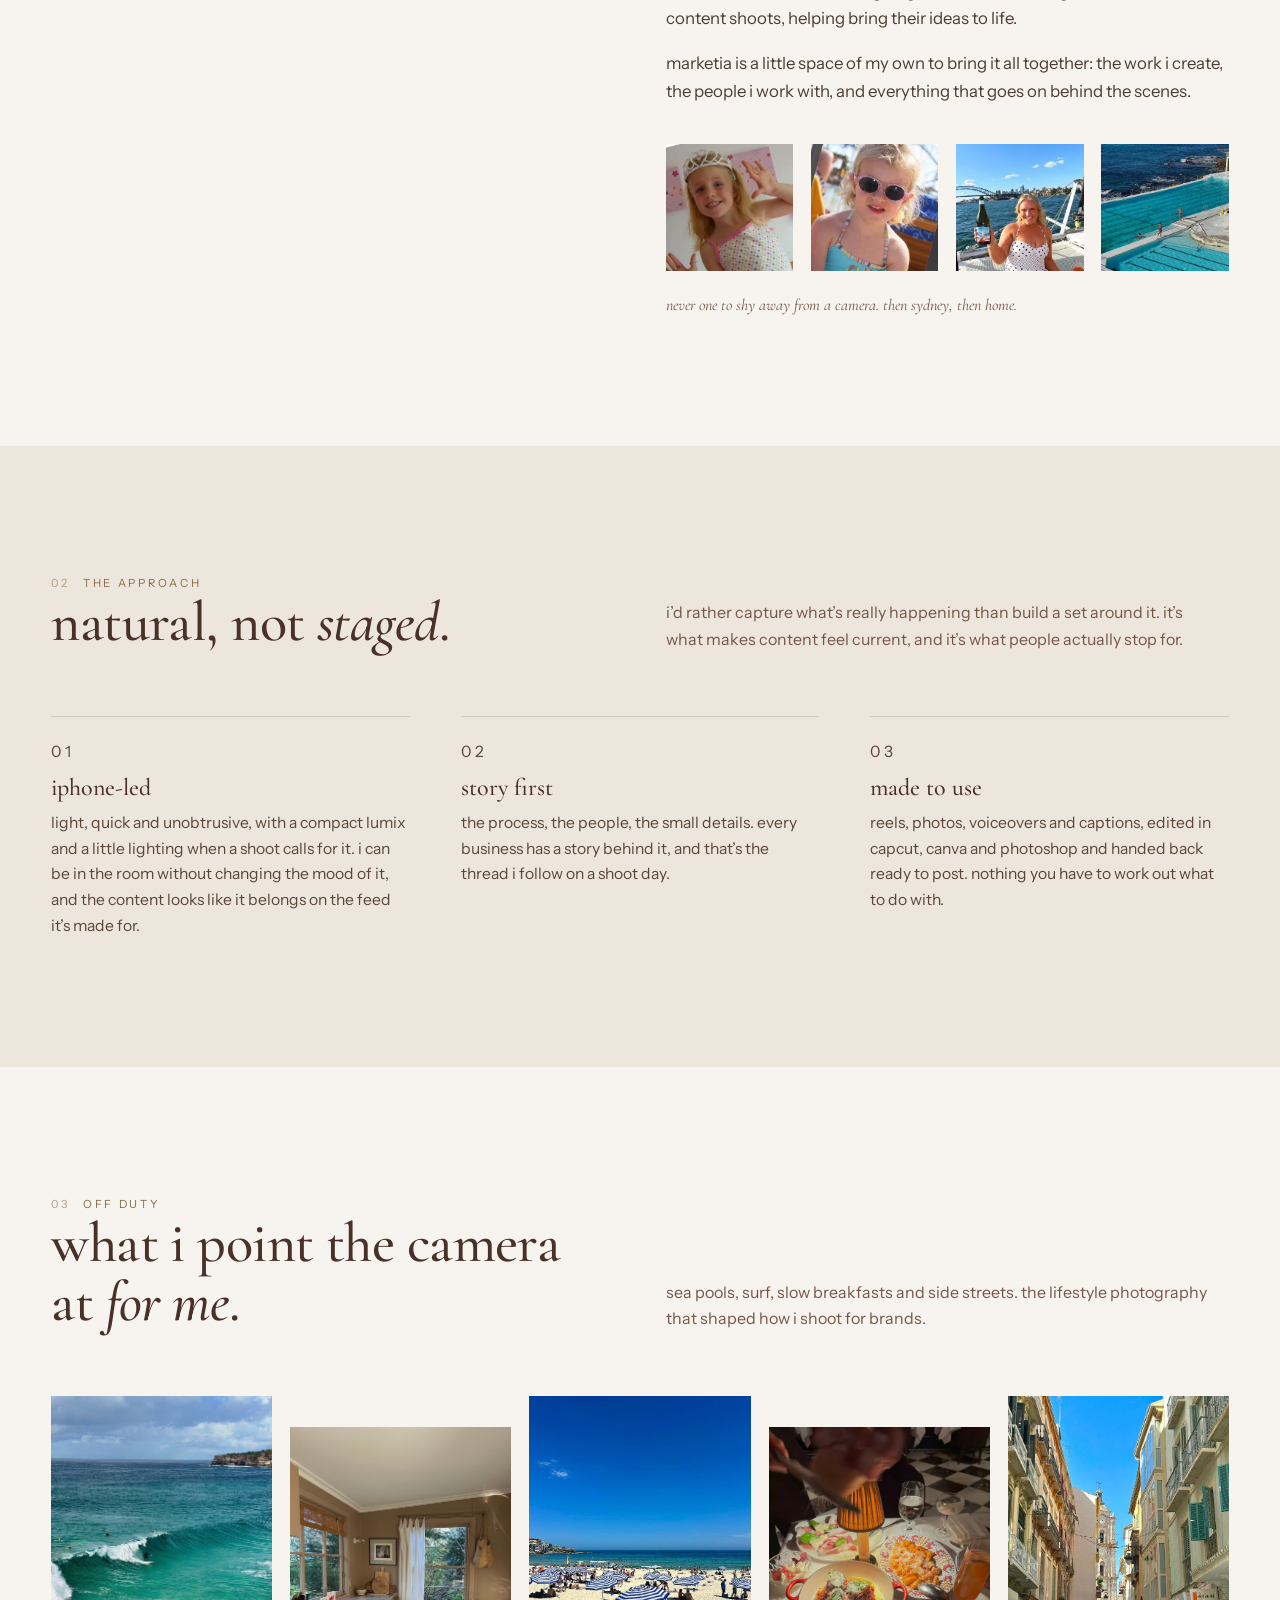
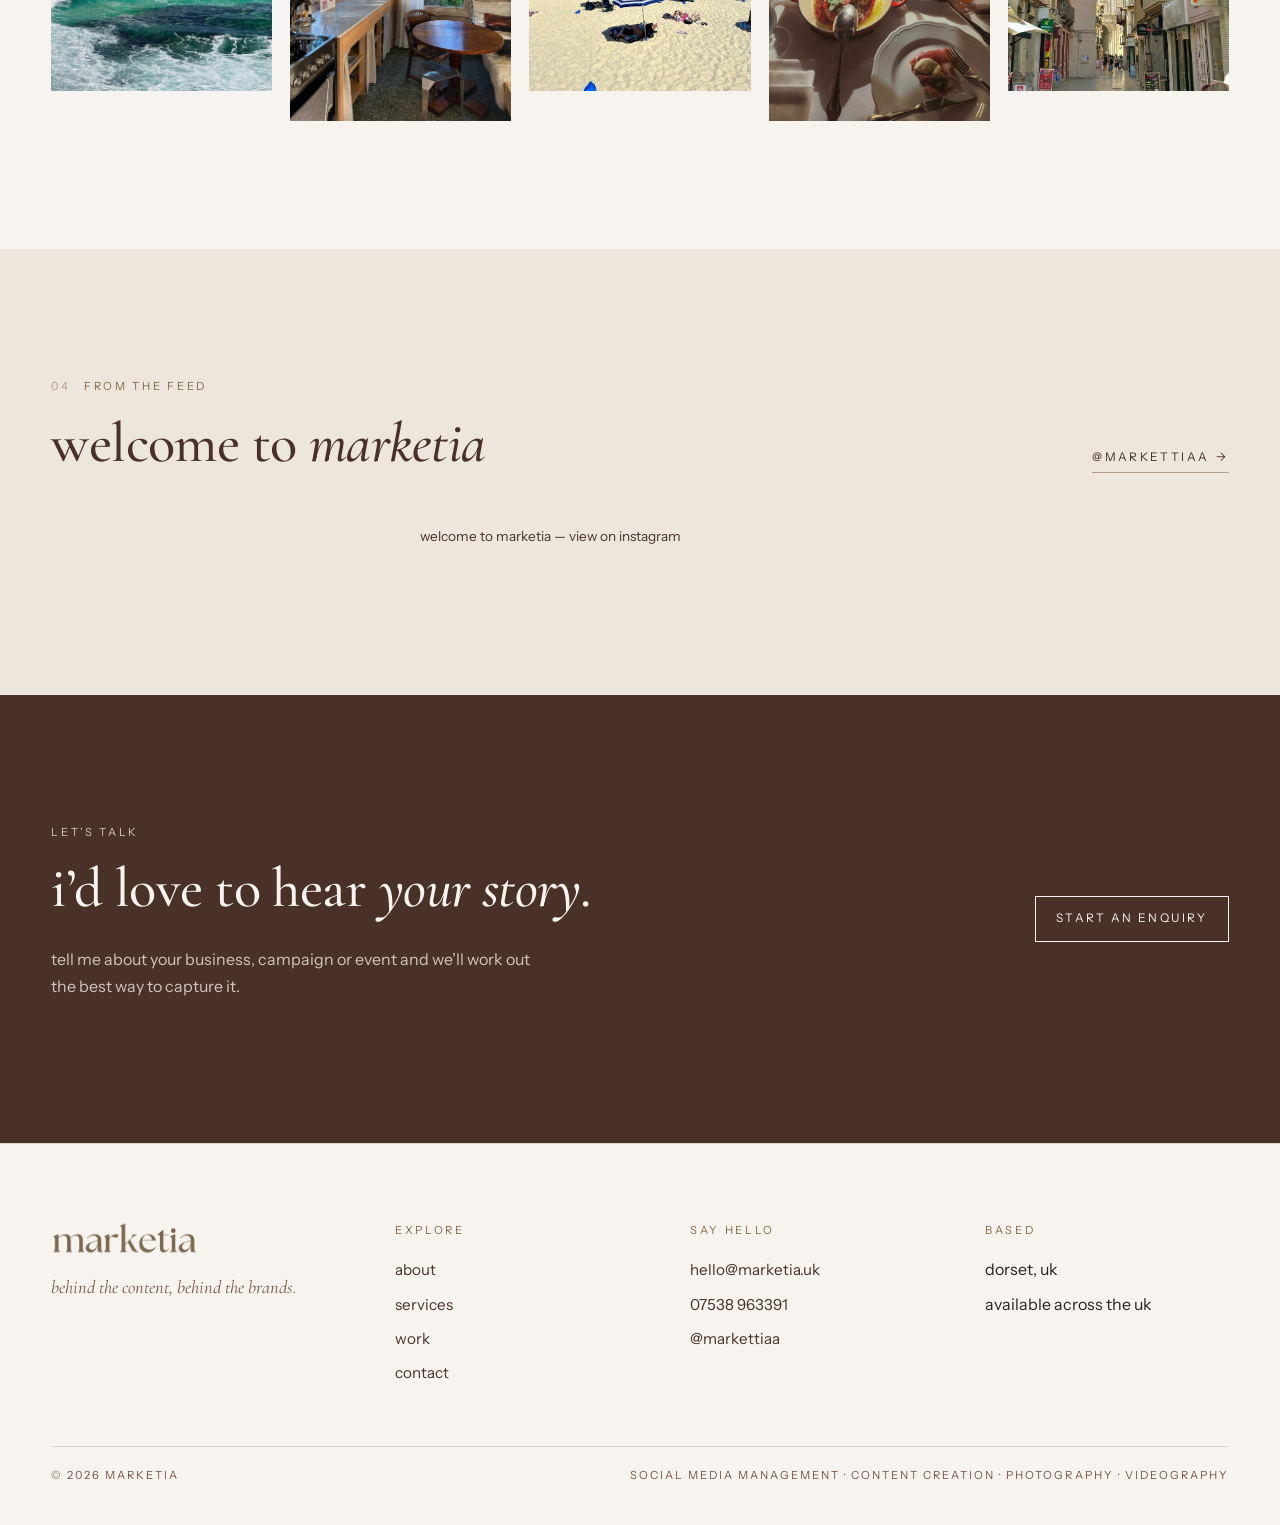
==== commit 1f3191ec: "Bring in the portfolio: client case studies, results, photos, phone Work page rebuilt around named c" ====
--- a/about.html
+++ b/about.html
@@ -9,13 +9,13 @@
   <meta property="og:description" content="meet tia, the founder of marketia, and the story and approach behind the brand.">
   <meta property="og:type" content="website">
   <meta property="og:image" content="https://marketia.uk/assets/og-image.jpg">
-  <meta name="theme-color" content="#f6f1e8">
+  <meta name="theme-color" content="#f7f4ef">
   <link rel="preconnect" href="https://fonts.googleapis.com">
   <link rel="preconnect" href="https://fonts.gstatic.com" crossorigin>
   <link href="https://fonts.googleapis.com/css2?family=Cormorant+Garamond:ital,wght@0,400;0,500;0,600;1,400;1,500&family=Instrument+Sans:ital,wght@0,400;0,500;0,600;1,400&display=swap" rel="stylesheet">
   <script>document.documentElement.classList.add("js")</script>
   <link rel="stylesheet" href="css/style.css">
-  <link rel="icon" href="data:image/svg+xml,%3Csvg xmlns='http://www.w3.org/2000/svg' viewBox='0 0 64 64'%3E%3Crect width='64' height='64' fill='%23f6f1e8'/%3E%3Ctext x='32' y='44' text-anchor='middle' font-family='Georgia,serif' font-size='36' fill='%234f3a2b'%3Em%3C/text%3E%3C/svg%3E">
+  <link rel="icon" href="data:image/svg+xml,%3Csvg xmlns='http://www.w3.org/2000/svg' viewBox='0 0 64 64'%3E%3Crect width='64' height='64' fill='%23f7f4ef'/%3E%3Ctext x='32' y='44' text-anchor='middle' font-family='Georgia,serif' font-size='36' fill='%23493127'%3Em%3C/text%3E%3C/svg%3E">
 </head>
 <body>
 <a class="skip" href="#main">Skip to content</a>
@@ -45,9 +45,9 @@
 
   <section class="section tight">
     <div class="wrap collage" data-stagger>
+      <div class="img r34"><img src="assets/img/tia-steps.jpg" alt="tia sitting on a doorstep in a white blazer" loading="lazy" style="object-position:center 30%"></div>
+      <div class="img r45"><img src="assets/img/hero-desk.jpg" alt="tia at her desk in the studio" loading="lazy"></div>
       <div class="img r34"><img src="assets/img/about-standing.jpg" alt="tia standing with her laptop in the studio" loading="lazy" style="object-position:center 85%"></div>
-      <div class="img r45"><img src="assets/img/hero-desk.jpg" alt="tia at her desk" loading="lazy"></div>
-      <div class="img r34"><img src="assets/img/work-05.jpg" alt="printed marketia cards being laid out" loading="lazy" style="object-position:center 30%"></div>
     </div>
   </section>
 
@@ -59,14 +59,14 @@
       </div>
       <div class="copy" data-reveal>
         <p>i’ve always been the friend who documents absolutely everything. the one making everyone redo their cheers for the perfect shot, forever running out of storage at dinner, and getting chased for the photos the morning after.</p>
-        <p>i lived in sydney for two years, and that’s where i truly fell in love with content creation and decided to make a career of it. at the start of 2026 i moved back home to dorset to pursue all things socials and content.</p>
-        <p>since then i’ve had the chance to work with some incredible brands, businesses and creators, from ongoing social media management to one‑off content shoots, helping bring their ideas to life.</p>
+        <p>i lived in sydney for two years, and that’s where i truly fell in love with content creation and decided to make a career of it. i ran the socials for a women’s yoga and breathwork community there, and spent the rest of my time photographing the city, the coast and everything in between.</p>
+        <p>at the start of 2026 i moved back home to dorset to pursue all things socials and content. since then i’ve worked with cafés, restaurants, beach clubs and creators, from ongoing social media management to one‑off content shoots, helping bring their ideas to life.</p>
         <p>marketia is a little space of my own to bring it all together: the work i create, the people i work with, and everything that goes on behind the scenes.</p>
         <div class="then-now" data-stagger>
-          <div class="img"><img src="assets/img/kid-crown.jpg" alt="tia as a child in a tiara, waving at the camera" loading="lazy"></div>
-          <div class="img"><img src="assets/img/kid-camera.jpg" alt="tia as a child in sunglasses on a boat" loading="lazy"></div>
-          <div class="img"><img src="assets/img/syd-boat.jpg" alt="tia on a boat in sydney harbour" loading="lazy"></div>
-          <div class="img"><img src="assets/img/syd-beach.jpg" alt="friends on a sydney beach at sunset" loading="lazy"></div>
+          <div class="img "><img src="assets/img/kid-crown.jpg" alt="tia as a child in a tiara, waving at the camera" loading="lazy"></div>
+          <div class="img "><img src="assets/img/kid-camera.jpg" alt="tia as a child in sunglasses on a boat" loading="lazy"></div>
+          <div class="img "><img src="assets/img/syd-boat.jpg" alt="tia on a boat in sydney harbour" loading="lazy"></div>
+          <div class="img "><img src="assets/img/life-pool.jpg" alt="swimmers in the sea pool at bondi" loading="lazy"></div>
           <figcaption>never one to shy away from a camera. then sydney, then home.</figcaption>
         </div>
       </div>
@@ -86,7 +86,7 @@
         <div class="chapter">
           <p class="label">01</p>
           <h3>iphone‑led</h3>
-          <p>light, quick and unobtrusive. it means i can be in the room without changing the mood of it, and the content looks like it belongs on the feed it’s made for.</p>
+          <p>light, quick and unobtrusive, with a compact lumix and a little lighting when a shoot calls for it. i can be in the room without changing the mood of it, and the content looks like it belongs on the feed it’s made for.</p>
         </div>
         <div class="chapter">
           <p class="label">02</p>
@@ -96,7 +96,7 @@
         <div class="chapter">
           <p class="label">03</p>
           <h3>made to use</h3>
-          <p>reels, photos, voiceovers and captions, edited and handed back ready to post. nothing you have to work out what to do with.</p>
+          <p>reels, photos, voiceovers and captions, edited in capcut, canva and photoshop and handed back ready to post. nothing you have to work out what to do with.</p>
         </div>
       </div>
     </div>
@@ -104,9 +104,28 @@
 
   <section class="section">
     <div class="wrap">
+      <div class="section-head" data-reveal>
+        <div>
+          <p class="label num" data-num="03">off duty</p>
+          <h2 class="h-l">what i point the camera at <em>for me</em>.</h2>
+        </div>
+        <p class="muted">sea pools, surf, slow breakfasts and side streets. the lifestyle photography that shaped how i shoot for brands.</p>
+      </div>
+      <div class="strip" data-stagger>
+        <div class="img r34"><img src="assets/img/life-surf.jpg" alt="a wave breaking on the rocks" loading="lazy"></div>
+        <div class="img r34"><img src="assets/img/life-cafe.jpg" alt="a sunlit café table by the window" loading="lazy"></div>
+        <div class="img r34"><img src="assets/img/life-beach.jpg" alt="a busy beach under a blue sky" loading="lazy"></div>
+        <div class="img r34"><img src="assets/img/life-table.jpg" alt="breakfast plates on a checkered floor" loading="lazy" style="object-position:center 40%"></div>
+        <div class="img r34"><img src="assets/img/life-street.jpg" alt="a narrow sunlit street" loading="lazy"></div>
+      </div>
+    </div>
+  </section>
+
+  <section class="section cream">
+    <div class="wrap">
       <div class="ig-head" data-reveal>
         <div>
-          <p class="label num" data-num="03">from the feed</p>
+          <p class="label num" data-num="04">from the feed</p>
           <h2 class="h-l" style="margin:0">welcome to <em>marketia</em></h2>
         </div>
         <a class="textlink" href="https://www.instagram.com/markettiaa/" target="_blank" rel="noopener">@markettiaa</a>
@@ -117,6 +136,7 @@
     </div>
   </section>
 
+  
   <section class="section choc">
     <div class="wrap cta-band" data-reveal>
       <div>
@@ -150,6 +170,7 @@
         <p class="label">say hello</p>
         <ul>
           <li><a href="mailto:hello@marketia.uk">hello@marketia.uk</a></li>
+          <li><a href="tel:+447538963391">07538 963391</a></li>
           <li><a href="https://www.instagram.com/markettiaa/" target="_blank" rel="noopener">@markettiaa</a></li>
         </ul>
       </div>
--- a/css/style.css
+++ b/css/style.css
@@ -342,3 +342,39 @@
 .then-now .img{aspect-ratio:1}
 .then-now figcaption{grid-column:1 / -1;margin-top:.2rem}
 @media (max-width:560px){.then-now{grid-template-columns:1fr 1fr}}
+
+/* ---------- stats ---------- */
+.stats{display:grid;grid-template-columns:repeat(4,1fr);gap:var(--gutter);border-top:1px solid var(--rule)}
+.stat{padding-top:1.4rem}
+.stat b{display:block;font-family:var(--serif);font-weight:500;font-size:clamp(2.4rem,4.5vw,3.8rem);line-height:1;color:var(--choc);letter-spacing:-.01em}
+.stat span{display:block;margin-top:.5rem;font-size:.72rem;letter-spacing:.18em;text-transform:uppercase;color:var(--mocha)}
+.stat small{display:block;margin-top:.35rem;font-family:var(--serif);font-style:italic;font-size:1rem;color:var(--stone)}
+.stats.small{margin:0 0 clamp(24px,3vw,36px)}
+.stats.small .stat b{font-size:clamp(1.9rem,3.2vw,2.8rem)}
+
+/* ---------- work: case studies ---------- */
+.case{padding:clamp(40px,5vw,64px) 0;border-top:1px solid var(--rule)}
+.case:first-of-type{border-top:0;padding-top:0}
+.case-head{display:grid;grid-template-columns:1fr 1fr;gap:var(--gutter);align-items:end;margin-bottom:clamp(24px,3.5vw,40px)}
+.case-head .h-l{margin:0}
+.case-head p{margin:0 0 .8rem;max-width:36em}
+.mosaic{display:grid;grid-template-columns:repeat(12,1fr);gap:clamp(12px,1.8vw,24px);align-items:start}
+.mosaic .m-a{grid-column:span 5;grid-row:span 2}
+.mosaic .m-b,.mosaic .m-c,.mosaic .m-d,.mosaic .m-e,.mosaic .m-g,.mosaic .m-h{grid-column:span 3}
+.mosaic .m-f{grid-column:span 4}
+.mosaic .m-wide{grid-column:span 6}
+.mosaic .m-b{margin-top:clamp(20px,3vw,48px)}
+.mosaic .m-d{margin-top:clamp(20px,3vw,48px)}
+.mosaic .img{transition:transform 1.2s var(--ease)}
+.strip{display:grid;grid-template-columns:repeat(5,1fr);gap:clamp(10px,1.4vw,18px)}
+.strip .img:nth-child(even){margin-top:clamp(16px,2.4vw,36px)}
+.pricing{margin-top:clamp(40px,5vw,64px);padding-top:1.6rem;border-top:1px solid var(--rule);display:grid;grid-template-columns:1fr 2fr;gap:var(--gutter)}
+.pricing p.measure{font-family:var(--serif);font-size:1.25rem;line-height:1.45;color:var(--choc);margin:0}
+@media (max-width:1024px){.stats{grid-template-columns:1fr 1fr}.strip{grid-template-columns:repeat(3,1fr)}}
+@media (max-width:860px){
+  .case-head,.pricing{grid-template-columns:1fr}
+  .mosaic .m-a{grid-column:span 12;grid-row:auto}
+  .mosaic .m-b,.mosaic .m-c,.mosaic .m-d,.mosaic .m-e,.mosaic .m-g,.mosaic .m-h,.mosaic .m-f,.mosaic .m-wide{grid-column:span 6}
+  .mosaic .m-b,.mosaic .m-d{margin-top:0}
+}
+@media (max-width:560px){.stats{grid-template-columns:1fr 1fr;gap:1.4rem}.strip{grid-template-columns:1fr 1fr}.strip .img:nth-child(even){margin-top:0}}
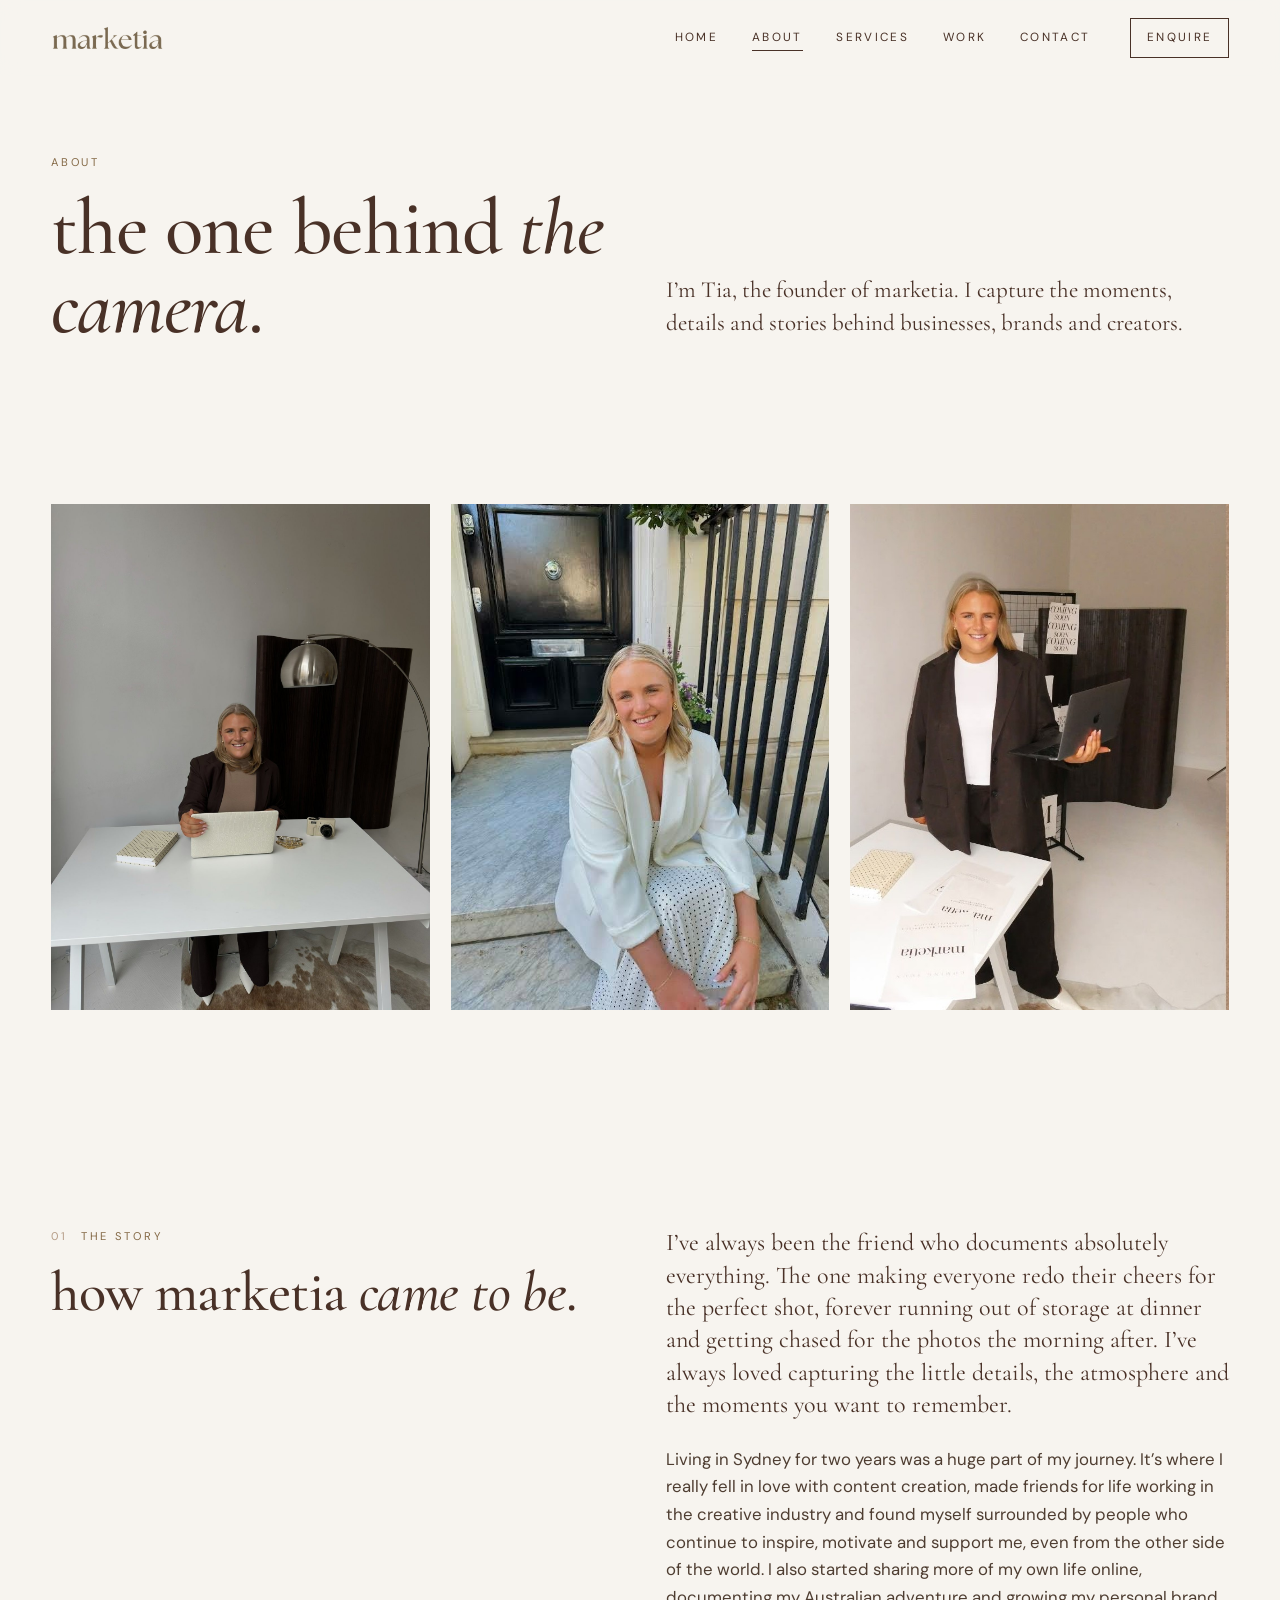
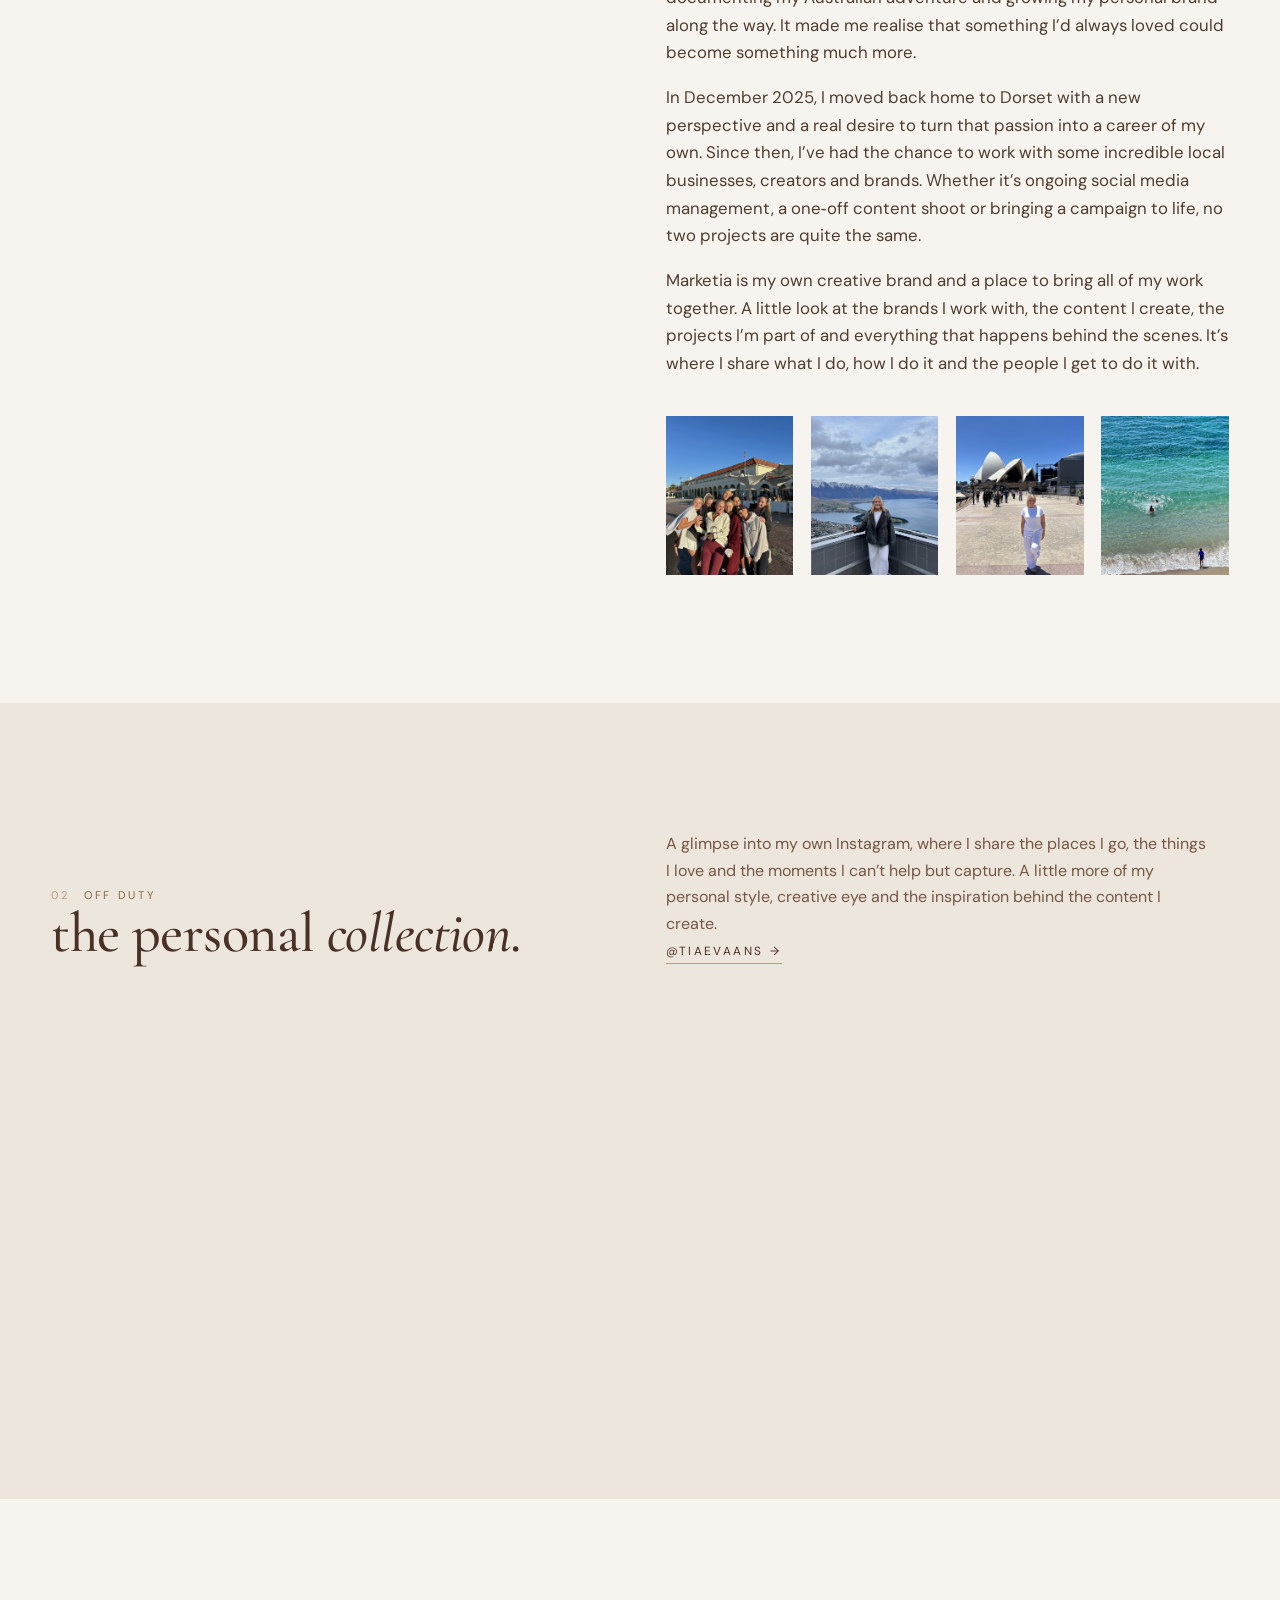
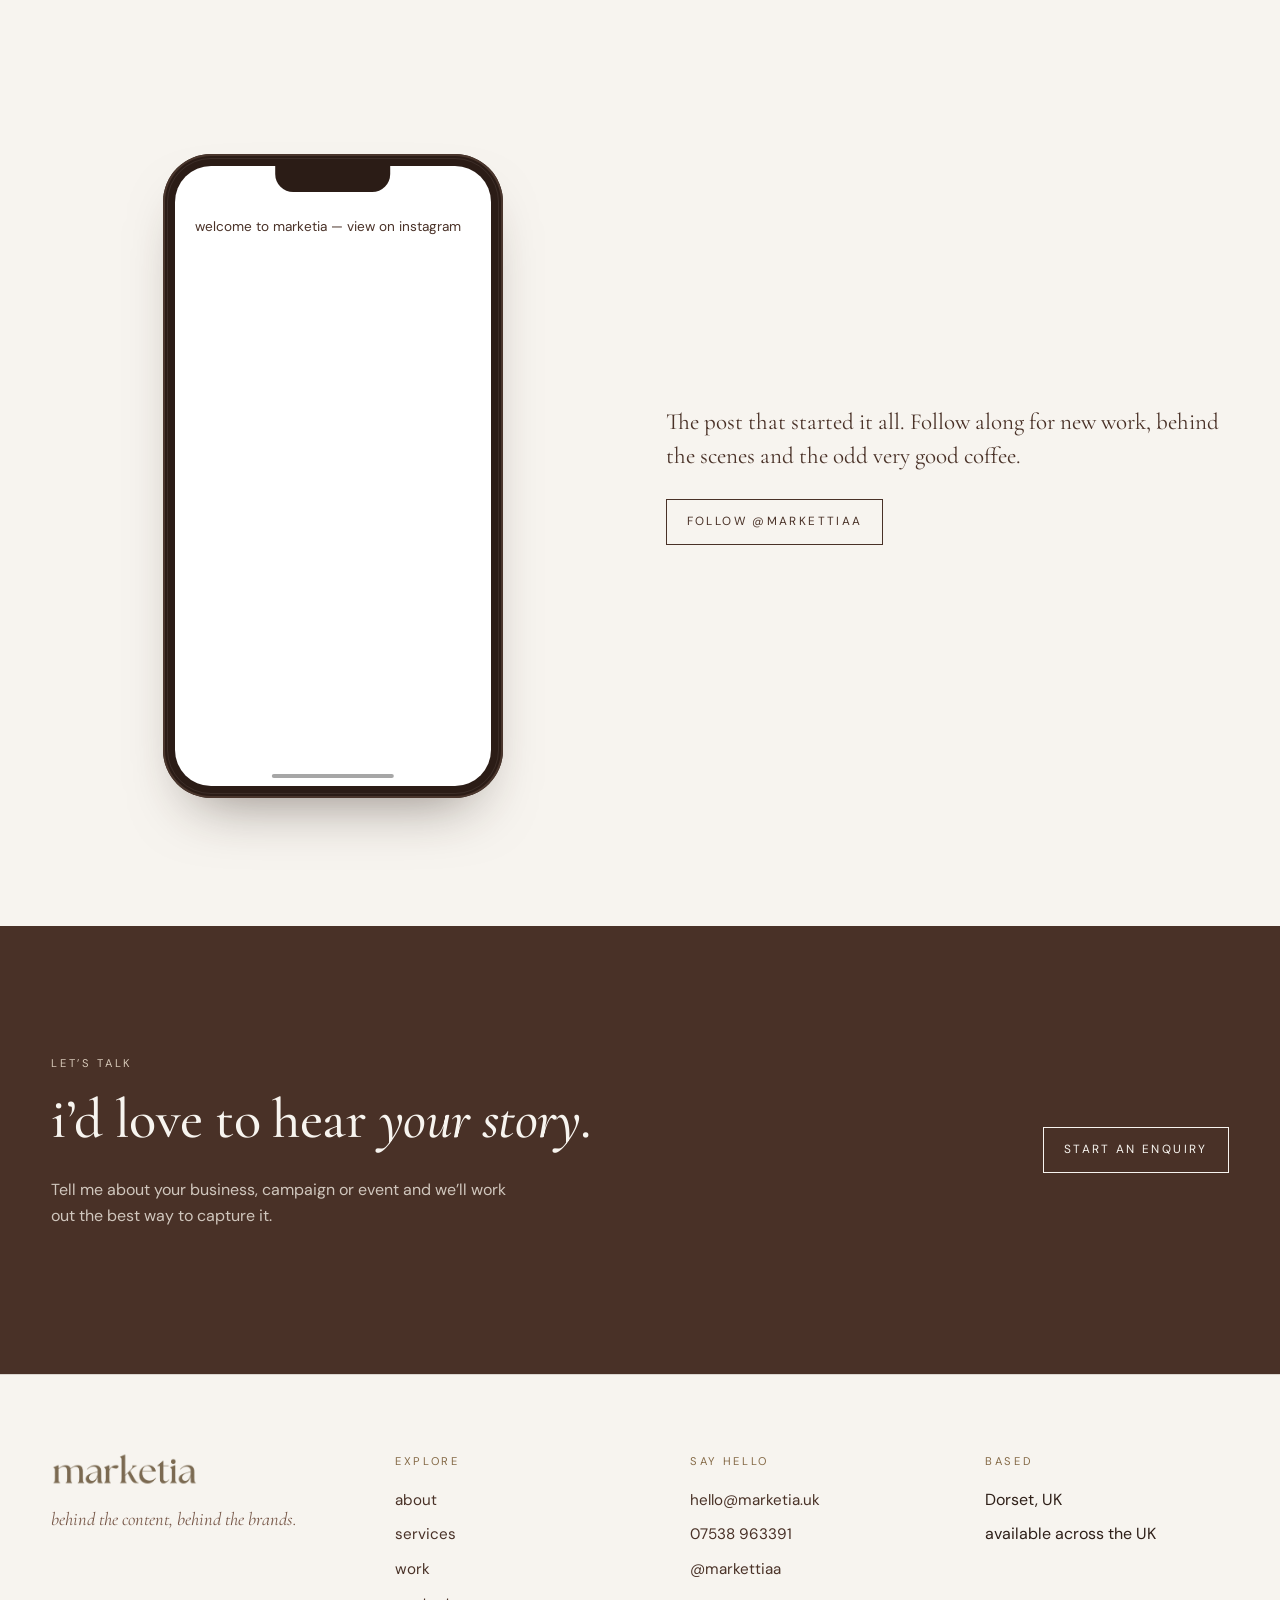
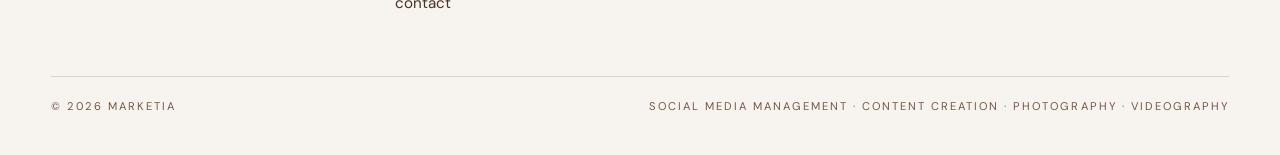
==== commit 233f26e4: "Round-1 feedback from Tia: new copy, Drive photos, DM Sans, phone-framed feed, in-page enquiry form " ====
--- a/about.html
+++ b/about.html
@@ -4,16 +4,16 @@
   <meta charset="utf-8">
   <meta name="viewport" content="width=device-width, initial-scale=1">
   <title>about — marketia</title>
-  <meta name="description" content="meet tia, the founder of marketia, and the story and approach behind the brand.">
+  <meta name="description" content="Meet Tia, the founder of marketia, and the story behind the brand.">
   <meta property="og:title" content="about — marketia">
-  <meta property="og:description" content="meet tia, the founder of marketia, and the story and approach behind the brand.">
+  <meta property="og:description" content="Meet Tia, the founder of marketia, and the story behind the brand.">
   <meta property="og:type" content="website">
   <meta property="og:image" content="https://marketia.uk/assets/og-image.jpg">
   <meta name="theme-color" content="#f7f4ef">
   <link rel="preconnect" href="https://fonts.googleapis.com">
   <link rel="preconnect" href="https://fonts.gstatic.com" crossorigin>
-  <link href="https://fonts.googleapis.com/css2?family=Cormorant+Garamond:ital,wght@0,400;0,500;0,600;1,400;1,500&family=Instrument+Sans:ital,wght@0,400;0,500;0,600;1,400&display=swap" rel="stylesheet">
-  <script>document.documentElement.classList.add("js")</script>
+  <link id="fonts" href="https://fonts.googleapis.com/css2?family=Cormorant+Garamond:ital,wght@0,400;0,500;0,600;1,400;1,500&family=DM+Sans:ital,opsz,wght@0,9..40,400;0,9..40,500;1,9..40,400&display=swap" rel="stylesheet">
+  <script>document.documentElement.classList.add("js");try{var f=new URLSearchParams(location.search).get("fonts")||localStorage.getItem("fonts");if(f)document.documentElement.setAttribute("data-fonts",f)}catch(e){}</script>
   <link rel="stylesheet" href="css/style.css">
   <link rel="icon" href="data:image/svg+xml,%3Csvg xmlns='http://www.w3.org/2000/svg' viewBox='0 0 64 64'%3E%3Crect width='64' height='64' fill='%23f7f4ef'/%3E%3Ctext x='32' y='44' text-anchor='middle' font-family='Georgia,serif' font-size='36' fill='%23493127'%3Em%3C/text%3E%3C/svg%3E">
 </head>
@@ -26,7 +26,7 @@
     <button class="nav-toggle" aria-expanded="false" aria-controls="site-nav"><span></span><span></span><span class="visually-hidden">Menu</span></button>
     <nav id="site-nav" class="site-nav">
       <a href="index.html">home</a><a href="about.html" aria-current="page">about</a><a href="services.html">services</a><a href="work.html">work</a><a href="contact.html">contact</a>
-      <a class="btn" href="contact.html">enquire</a>
+      <a class="btn" href="contact.html#enquiry">enquire</a>
     </nav>
   </div>
 </header>
@@ -38,16 +38,16 @@
       <p class="label">about</p>
       <div class="split">
         <h1 class="h-xl">the one behind <em>the camera</em>.</h1>
-        <p class="lede">i’m tia, the founder of marketia. i capture the moments, details and stories behind businesses, brands and creators, mostly on an iphone, always with a creative lens.</p>
+        <p class="lede">I’m Tia, the founder of marketia. I capture the moments, details and stories behind businesses, brands and creators.</p>
       </div>
     </div>
   </section>
 
   <section class="section tight">
     <div class="wrap collage" data-stagger>
-      <div class="img r34"><img src="assets/img/tia-steps.jpg" alt="tia sitting on a doorstep in a white blazer" loading="lazy" style="object-position:center 30%"></div>
-      <div class="img r45"><img src="assets/img/hero-desk.jpg" alt="tia at her desk in the studio" loading="lazy"></div>
-      <div class="img r34"><img src="assets/img/about-standing.jpg" alt="tia standing with her laptop in the studio" loading="lazy" style="object-position:center 85%"></div>
+      <div class="img r34"><img src="assets/img/hero-desk.jpg" alt="Tia at her desk in the studio" loading="lazy"></div>
+      <div class="img r34"><img src="assets/img/tia-steps.jpg" alt="Tia sitting on a doorstep in a white blazer" loading="lazy" style="object-position:center 30%"></div>
+      <div class="img r34"><img src="assets/img/about-standing.jpg" alt="Tia standing with her laptop in the studio" loading="lazy" style="object-position:center 85%"></div>
     </div>
   </section>
 
@@ -58,16 +58,15 @@
         <h2 class="h-l">how marketia <em>came to be</em>.</h2>
       </div>
       <div class="copy" data-reveal>
-        <p>i’ve always been the friend who documents absolutely everything. the one making everyone redo their cheers for the perfect shot, forever running out of storage at dinner, and getting chased for the photos the morning after.</p>
-        <p>i lived in sydney for two years, and that’s where i truly fell in love with content creation and decided to make a career of it. i ran the socials for a women’s yoga and breathwork community there, and spent the rest of my time photographing the city, the coast and everything in between.</p>
-        <p>at the start of 2026 i moved back home to dorset to pursue all things socials and content. since then i’ve worked with cafés, restaurants, beach clubs and creators, from ongoing social media management to one‑off content shoots, helping bring their ideas to life.</p>
-        <p>marketia is a little space of my own to bring it all together: the work i create, the people i work with, and everything that goes on behind the scenes.</p>
+        <p>I’ve always been the friend who documents absolutely everything. The one making everyone redo their cheers for the perfect shot, forever running out of storage at dinner and getting chased for the photos the morning after. I’ve always loved capturing the little details, the atmosphere and the moments you want to remember.</p>
+        <p>Living in Sydney for two years was a huge part of my journey. It’s where I really fell in love with content creation, made friends for life working in the creative industry and found myself surrounded by people who continue to inspire, motivate and support me, even from the other side of the world. I also started sharing more of my own life online, documenting my Australian adventure and growing my personal brand along the way. It made me realise that something I’d always loved could become something much more.</p>
+        <p>In December 2025, I moved back home to Dorset with a new perspective and a real desire to turn that passion into a career of my own. Since then, I’ve had the chance to work with some incredible local businesses, creators and brands. Whether it’s ongoing social media management, a one‑off content shoot or bringing a campaign to life, no two projects are quite the same.</p>
+        <p>Marketia is my own creative brand and a place to bring all of my work together. A little look at the brands I work with, the content I create, the projects I’m part of and everything that happens behind the scenes. It’s where I share what I do, how I do it and the people I get to do it with.</p>
         <div class="then-now" data-stagger>
-          <div class="img "><img src="assets/img/kid-crown.jpg" alt="tia as a child in a tiara, waving at the camera" loading="lazy"></div>
-          <div class="img "><img src="assets/img/kid-camera.jpg" alt="tia as a child in sunglasses on a boat" loading="lazy"></div>
-          <div class="img "><img src="assets/img/syd-boat.jpg" alt="tia on a boat in sydney harbour" loading="lazy"></div>
-          <div class="img "><img src="assets/img/life-pool.jpg" alt="swimmers in the sea pool at bondi" loading="lazy"></div>
-          <figcaption>never one to shy away from a camera. then sydney, then home.</figcaption>
+          <div class="img "><img src="assets/img/me-friends.jpg" alt="Tia and friends on a sunny morning in Sydney" loading="lazy" style="object-position:center 30%"></div>
+          <div class="img "><img src="assets/img/me-queenstown.jpg" alt="Tia on a balcony above the lake in Queenstown" loading="lazy" style="object-position:center 40%"></div>
+          <div class="img "><img src="assets/img/me-opera.jpg" alt="Tia walking past the Sydney Opera House" loading="lazy" style="object-position:center 30%"></div>
+          <div class="img "><img src="assets/img/me-sea.jpg" alt="swimmers in turquoise water seen from above" loading="lazy"></div>
         </div>
       </div>
     </div>
@@ -77,61 +76,39 @@
     <div class="wrap">
       <div class="section-head" data-reveal>
         <div>
-          <p class="label num" data-num="02">the approach</p>
-          <h2 class="h-l">natural, not <em>staged</em>.</h2>
+          <p class="label num" data-num="02">off duty</p>
+          <h2 class="h-l">the personal <em>collection</em>.</h2>
         </div>
-        <p class="muted">i’d rather capture what’s really happening than build a set around it. it’s what makes content feel current, and it’s what people actually stop for.</p>
+        <div>
+          <p class="muted">A glimpse into my own Instagram, where I share the places I go, the things I love and the moments I can’t help but capture. A little more of my personal style, creative eye and the inspiration behind the content I create.</p>
+          <a class="textlink" href="https://www.instagram.com/tiaevaans/" target="_blank" rel="noopener">@tiaevaans</a>
+        </div>
       </div>
-      <div class="chapters" data-stagger>
-        <div class="chapter">
-          <p class="label">01</p>
-          <h3>iphone‑led</h3>
-          <p>light, quick and unobtrusive, with a compact lumix and a little lighting when a shoot calls for it. i can be in the room without changing the mood of it, and the content looks like it belongs on the feed it’s made for.</p>
-        </div>
-        <div class="chapter">
-          <p class="label">02</p>
-          <h3>story first</h3>
-          <p>the process, the people, the small details. every business has a story behind it, and that’s the thread i follow on a shoot day.</p>
-        </div>
-        <div class="chapter">
-          <p class="label">03</p>
-          <h3>made to use</h3>
-          <p>reels, photos, voiceovers and captions, edited in capcut, canva and photoshop and handed back ready to post. nothing you have to work out what to do with.</p>
-        </div>
+      <div class="posts" data-stagger>
+        <a class="post zoom" href="https://www.instagram.com/p/De9-5POCrI-/" target="_blank" rel="noopener" aria-label="open this post on instagram"><div class="img r45"><img src="assets/img/post-cotswolds.jpg" alt="a greengrocer’s display in the Cotswolds" loading="lazy"></div><figcaption><em>the cotswolds</em><span>view post</span></figcaption></a><a class="post zoom" href="https://www.instagram.com/p/DX49EO8ikml/" target="_blank" rel="noopener" aria-label="open this post on instagram"><div class="img r45"><img src="assets/img/post-carbone.jpg" alt="Tia in a white blazer on the steps outside Carbone, London" loading="lazy"></div><figcaption><em>carbone, london</em><span>view post</span></figcaption></a><a class="post zoom" href="https://www.instagram.com/p/DXxJn5-DFqM/" target="_blank" rel="noopener" aria-label="open this post on instagram"><div class="img r45"><img src="assets/img/post-nonotes.jpg" alt="a wall of records lit in red" loading="lazy"></div><figcaption><em>no notes</em><span>view post</span></figcaption></a><a class="post zoom" href="https://www.instagram.com/p/DMKl6hURTDH/" target="_blank" rel="noopener" aria-label="open this post on instagram"><div class="img r45"><img src="assets/img/post-bondi.jpg" alt="swimmers looking out over Bondi Beach" loading="lazy"></div><figcaption><em>bondi beach</em><span>view post</span></figcaption></a><a class="post zoom" href="https://www.instagram.com/p/DS5hlqaCl_Y/" target="_blank" rel="noopener" aria-label="open this post on instagram"><div class="img r45"><img src="assets/img/post-2025.jpg" alt="a collage of moments from 2025" loading="lazy"></div><figcaption><em>2025</em><span>view post</span></figcaption></a>
       </div>
     </div>
   </section>
 
   <section class="section">
     <div class="wrap">
-      <div class="section-head" data-reveal>
-        <div>
-          <p class="label num" data-num="03">off duty</p>
-          <h2 class="h-l">what i point the camera at <em>for me</em>.</h2>
-        </div>
-        <p class="muted">sea pools, surf, slow breakfasts and side streets. the lifestyle photography that shaped how i shoot for brands.</p>
-      </div>
-      <div class="strip" data-stagger>
-        <div class="img r34"><img src="assets/img/life-surf.jpg" alt="a wave breaking on the rocks" loading="lazy"></div>
-        <div class="img r34"><img src="assets/img/life-cafe.jpg" alt="a sunlit café table by the window" loading="lazy"></div>
-        <div class="img r34"><img src="assets/img/life-beach.jpg" alt="a busy beach under a blue sky" loading="lazy"></div>
-        <div class="img r34"><img src="assets/img/life-table.jpg" alt="breakfast plates on a checkered floor" loading="lazy" style="object-position:center 40%"></div>
-        <div class="img r34"><img src="assets/img/life-street.jpg" alt="a narrow sunlit street" loading="lazy"></div>
-      </div>
-    </div>
-  </section>
-
-  <section class="section cream">
-    <div class="wrap">
       <div class="ig-head" data-reveal>
         <div>
-          <p class="label num" data-num="04">from the feed</p>
+          <p class="label num" data-num="03">from the feed</p>
           <h2 class="h-l" style="margin:0">welcome to <em>marketia</em></h2>
         </div>
         <a class="textlink" href="https://www.instagram.com/markettiaa/" target="_blank" rel="noopener">@markettiaa</a>
       </div>
-      <div class="single-embed" data-reveal>
-        <blockquote class="instagram-media" data-instgrm-permalink="https://www.instagram.com/p/Df5Pmn0oMep/" data-instgrm-version="14"><a href="https://www.instagram.com/p/Df5Pmn0oMep/" target="_blank" rel="noopener">welcome to marketia — view on instagram</a></blockquote>
+      <div class="phone-wrap">
+        <div class="phone" data-reveal>
+          <div class="phone-notch"></div>
+          <div class="screen"><blockquote class="instagram-media" data-instgrm-permalink="https://www.instagram.com/p/Df5Pmn0oMep/" data-instgrm-version="14"><a href="https://www.instagram.com/p/Df5Pmn0oMep/" target="_blank" rel="noopener">welcome to marketia — view on instagram</a></blockquote></div>
+          <div class="phone-bar"></div>
+        </div>
+        <div class="phone-aside" data-reveal>
+          <p class="lede">The post that started it all. Follow along for new work, behind the scenes and the odd very good coffee.</p>
+          <a class="btn" href="https://www.instagram.com/markettiaa/" target="_blank" rel="noopener">follow @markettiaa</a>
+        </div>
       </div>
     </div>
   </section>
@@ -142,9 +119,9 @@
       <div>
         <p class="label">let’s talk</p>
         <h2 class="h-l">i’d love to hear <em>your story</em>.</h2>
-        <p>tell me about your business, campaign or event and we’ll work out the best way to capture it.</p>
+        <p>Tell me about your business, campaign or event and we’ll work out the best way to capture it.</p>
       </div>
-      <div class="actions"><a class="btn light" href="contact.html">start an enquiry</a></div>
+      <div class="actions"><a class="btn light" href="contact.html#enquiry">start an enquiry</a></div>
     </div>
   </section>
 
@@ -177,8 +154,8 @@
       <div>
         <p class="label">based</p>
         <ul>
-          <li>dorset, uk</li>
-          <li>available across the uk</li>
+          <li>Dorset, UK</li>
+          <li>available across the UK</li>
         </ul>
       </div>
     </div>
--- a/css/style.css
+++ b/css/style.css
@@ -13,14 +13,26 @@
   --gold:#856a47;
   --rule:rgba(73,49,39,.16);
   --serif:"Cormorant Garamond", "Times New Roman", serif;
-  --sans:"Instrument Sans", system-ui, -apple-system, "Segoe UI", sans-serif;
+  --sans:"DM Sans", system-ui, -apple-system, "Segoe UI", sans-serif;
   --wrap:1240px;
   --gutter:clamp(20px,4vw,56px);
   --ease:cubic-bezier(.2,.7,.2,1);
 }
 
+/* type previews for tia: ?fonts=bodoni or ?fonts=playfair (cormorant + dm sans is the default) */
+html[data-fonts="bodoni"]{--serif:"Bodoni Moda","Cormorant Garamond",serif}
+html[data-fonts="playfair"]{--serif:"Playfair Display","Cormorant Garamond",serif;--sans:"Manrope","DM Sans",system-ui,sans-serif}
+html[data-fonts="bodoni"] h1,html[data-fonts="bodoni"] h2,html[data-fonts="bodoni"] h3,html[data-fonts="playfair"] h1,html[data-fonts="playfair"] h2,html[data-fonts="playfair"] h3{font-weight:400;letter-spacing:0}
+html[data-fonts="bodoni"] .h-xl,html[data-fonts="playfair"] .h-xl{font-size:clamp(2.5rem,5.4vw,4.9rem);line-height:1.04}
+html[data-fonts="bodoni"] .h-l,html[data-fonts="playfair"] .h-l{font-size:clamp(2rem,3.8vw,3.3rem)}
+.type-switch{position:fixed;left:14px;bottom:14px;z-index:60;display:flex;gap:2px;background:var(--choc);border-radius:999px;padding:3px;box-shadow:0 8px 30px rgba(46,31,24,.25)}
+.type-switch button{border:0;background:transparent;color:var(--taupe);font:500 .62rem/1 var(--sans);letter-spacing:.14em;text-transform:uppercase;padding:.6em .9em;border-radius:999px;cursor:pointer}
+.type-switch button[aria-pressed="true"]{background:var(--ivory);color:var(--choc)}
+.type-switch button.x{color:var(--stone)}
+
 *{box-sizing:border-box}
 html{scroll-behavior:smooth}
+[id]{scroll-margin-top:96px}
 body{
   margin:0;background:var(--ivory);color:var(--ink);
   font-family:var(--sans);font-size:16px;line-height:1.65;
@@ -170,6 +182,8 @@
 .includes li{break-inside:avoid;padding:.5em 0;border-bottom:1px solid var(--rule);font-size:.95rem}
 .service-meta{display:flex;flex-wrap:wrap;gap:1.4rem 2.4rem;margin:1.4rem 0 2rem;font-size:.74rem;letter-spacing:.18em;text-transform:uppercase;color:var(--mocha)}
 .service-meta b{display:block;font-weight:400;color:var(--choc);letter-spacing:0;text-transform:none;font-family:var(--serif);font-size:1.15rem;margin-top:.2em}
+.service-meta.long{grid-template-columns:1fr}
+.service-meta.long b{font-size:1.1rem;line-height:1.4;max-width:34em}
 .actions{display:flex;gap:1rem;flex-wrap:wrap;align-items:center}
 .steps{display:grid;grid-template-columns:repeat(3,1fr);gap:var(--gutter);counter-reset:step}
 .step{padding-top:1.4rem;border-top:1px solid var(--rule)}
@@ -199,8 +213,7 @@
 .chapter .label{margin-bottom:.6rem}
 .chapter h3{font-size:1.5rem;margin-bottom:.4em}
 .chapter p{color:#5a4738;font-size:.98rem;margin:0}
-.collage{display:grid;grid-template-columns:1fr 1fr 1fr;gap:clamp(12px,1.6vw,22px);align-items:end}
-.collage .img:nth-child(2){margin-bottom:12%}
+.collage{display:grid;grid-template-columns:1fr 1fr 1fr;gap:clamp(12px,1.6vw,22px);align-items:start}
 .single-embed{max-width:480px;margin-inline:auto}
 .single-embed blockquote.instagram-media{margin:0!important;min-width:0!important;max-width:100%!important;width:100%!important;border:0!important;box-shadow:none!important;background:var(--cream)!important;border-radius:0!important}
 .single-embed blockquote a{display:block;padding:20px;font-size:.85rem;color:var(--choc);text-decoration:none}
@@ -226,6 +239,12 @@
 
 /* ---------- contact ---------- */
 .contact-grid{display:grid;grid-template-columns:.85fr 1.15fr;gap:var(--gutter);align-items:start}
+.contact-intro{padding-bottom:0}
+.section.tight.contact-section{padding-top:clamp(20px,3vw,36px)}
+.contact-section .deets{margin-top:0}
+.form-note.ok{color:var(--choc);font-family:var(--serif);font-size:1.1rem}
+.form-note.err{color:#8a3b2a}
+.form.sent fieldset,.form.sent .form-foot .btn{opacity:.45;pointer-events:none}
 .contact-side{position:sticky;top:110px}
 .contact-side .lede{font-size:1.3rem}
 .deets{margin:2rem 0;border-top:1px solid var(--rule)}
@@ -234,7 +253,8 @@
 .deets a{font-family:var(--serif);font-size:1.3rem;text-decoration:none;color:var(--choc);display:inline-block;transition:transform .3s var(--ease),color .3s}
 .deets a:hover{transform:translateX(4px);color:var(--mocha)}
 .deets span.v{font-family:var(--serif);font-size:1.3rem;color:var(--choc)}
-.next-steps li{padding:.5em 0 .5em 1.6em;position:relative;color:#4e3d31;font-size:.95rem}
+.next-steps li{padding:.55em 0 .55em 1.6em;position:relative;color:#4e3d31;font-size:.92rem;line-height:1.55}
+.next-steps b{font-weight:500;color:var(--choc)}
 .next-steps li::before{content:"\2014";position:absolute;left:0;color:var(--stone)}
 
 .form{display:grid;gap:1.6rem;border-top:1px solid var(--rule);padding-top:2rem}
@@ -339,7 +359,7 @@
 
 /* ---------- about: then & now strip ---------- */
 .then-now{display:grid;grid-template-columns:repeat(4,1fr);gap:clamp(10px,1.4vw,18px);margin-top:2.4rem}
-.then-now .img{aspect-ratio:1}
+.then-now .img{aspect-ratio:4/5}
 .then-now figcaption{grid-column:1 / -1;margin-top:.2rem}
 @media (max-width:560px){.then-now{grid-template-columns:1fr 1fr}}
 
@@ -378,3 +398,53 @@
   .mosaic .m-b,.mosaic .m-d{margin-top:0}
 }
 @media (max-width:560px){.stats{grid-template-columns:1fr 1fr;gap:1.4rem}.strip{grid-template-columns:1fr 1fr}.strip .img:nth-child(even){margin-top:0}}
+
+/* ---------- reels: self-hosted video ---------- */
+.reels{grid-template-columns:repeat(5,1fr)}
+.reel{position:relative}
+.reel .img{aspect-ratio:9/16;background:var(--choc)}
+.reel video{width:100%;height:100%;object-fit:cover;display:block}
+.reel .sound{
+  position:absolute;right:10px;bottom:10px;z-index:2;
+  width:40px;height:40px;border-radius:50%;border:1px solid rgba(246,241,232,.7);
+  background:rgba(73,49,39,.45);color:var(--ivory);cursor:pointer;display:grid;place-items:center;
+  font-family:var(--sans);font-size:.58rem;letter-spacing:.08em;text-transform:uppercase;
+  backdrop-filter:blur(4px);-webkit-backdrop-filter:blur(4px);
+  transition:background .3s,transform .3s var(--ease);
+}
+.reel .sound:hover{background:rgba(73,49,39,.75);transform:scale(1.06)}
+.reel .sound[aria-pressed="true"]{background:var(--ivory);color:var(--choc)}
+.reel figcaption{margin-top:.6rem;display:flex;justify-content:space-between;gap:.6rem;font-family:var(--sans);font-size:.7rem;letter-spacing:.18em;text-transform:uppercase;color:var(--mocha);font-style:normal}
+.reel figcaption em{font-family:var(--serif);font-style:italic;text-transform:none;letter-spacing:0;font-size:1rem;color:var(--choc)}
+.reel figcaption{justify-content:center}
+.reel-slot .slot-note{position:absolute;inset:0;display:grid;place-content:center;text-align:center;gap:.4rem;color:var(--taupe);font-family:var(--sans);font-size:.62rem;letter-spacing:.22em;text-transform:uppercase;background:linear-gradient(160deg,#5a3d30,var(--choc));pointer-events:none}
+.reel-slot .slot-note em{font-family:var(--serif);font-style:italic;text-transform:none;letter-spacing:0;font-size:1.6rem;color:var(--ivory)}
+.reel-slot.has-video .slot-note{display:none}
+.reel-slot:not(.has-video) .sound{display:none}
+.mosaic .reel{margin:0}
+.mosaic .reel .img{aspect-ratio:9/16}
+@media (max-width:1024px){.reels{grid-template-columns:repeat(3,1fr)}}
+@media (max-width:560px){.reels{grid-template-columns:1fr 1fr}}
+
+/* ---------- instagram in an iphone frame ---------- */
+.phone-wrap{display:grid;grid-template-columns:1fr 1fr;gap:var(--gutter);align-items:center}
+.phone-aside .lede{margin-bottom:1.6rem}
+.phone{position:relative;width:min(340px,100%);margin-inline:auto;background:#2b1c16;border-radius:48px;padding:12px;box-shadow:0 30px 60px -30px rgba(46,31,24,.55),inset 0 0 0 2px #4a362d}
+.phone::after{content:"";position:absolute;inset:4px;border-radius:44px;border:1px solid rgba(246,241,232,.08);pointer-events:none}
+.phone-notch{position:absolute;top:12px;left:50%;transform:translateX(-50%);width:34%;height:26px;background:#2b1c16;border-radius:0 0 18px 18px;z-index:3}
+.phone .screen{position:relative;height:620px;overflow:auto;border-radius:36px;background:#fff;scrollbar-width:none;-webkit-overflow-scrolling:touch;padding-top:30px}
+.phone .screen::-webkit-scrollbar{display:none}
+.phone .screen blockquote.instagram-media{margin:0 auto 8px!important;min-width:0!important;max-width:100%!important;width:100%!important;border:0!important;box-shadow:none!important;border-radius:0!important}
+.phone .screen blockquote a{display:block;padding:20px;font-size:.85rem;color:var(--choc);text-decoration:none}
+.phone .screen iframe{margin:0!important}
+.phone-bar{position:absolute;left:50%;bottom:20px;transform:translateX(-50%);width:36%;height:4px;border-radius:4px;background:rgba(0,0,0,.35);z-index:3}
+.posts{display:grid;grid-template-columns:repeat(5,1fr);gap:clamp(10px,1.4vw,18px)}
+.post{display:block;text-decoration:none;color:inherit}
+.posts > :nth-child(even){margin-top:clamp(16px,2.4vw,36px)}
+.post figcaption{display:flex;justify-content:space-between;align-items:baseline;gap:.6rem;font-family:var(--sans);font-size:.62rem;letter-spacing:.18em;text-transform:uppercase;color:var(--mocha);font-style:normal;margin-top:.6rem}
+.post figcaption em{font-family:var(--serif);font-style:italic;text-transform:none;letter-spacing:0;font-size:1rem;color:var(--choc)}
+.post figcaption span{opacity:0;transition:opacity .3s}
+.post:hover figcaption span{opacity:1}
+@media (max-width:1024px){.posts{grid-template-columns:repeat(3,1fr)}}
+@media (max-width:860px){.phone-wrap{grid-template-columns:1fr}.phone-aside{text-align:center}.phone .screen{height:560px}}
+@media (max-width:560px){.posts{grid-template-columns:1fr 1fr}.posts > :nth-child(even){margin-top:0}}
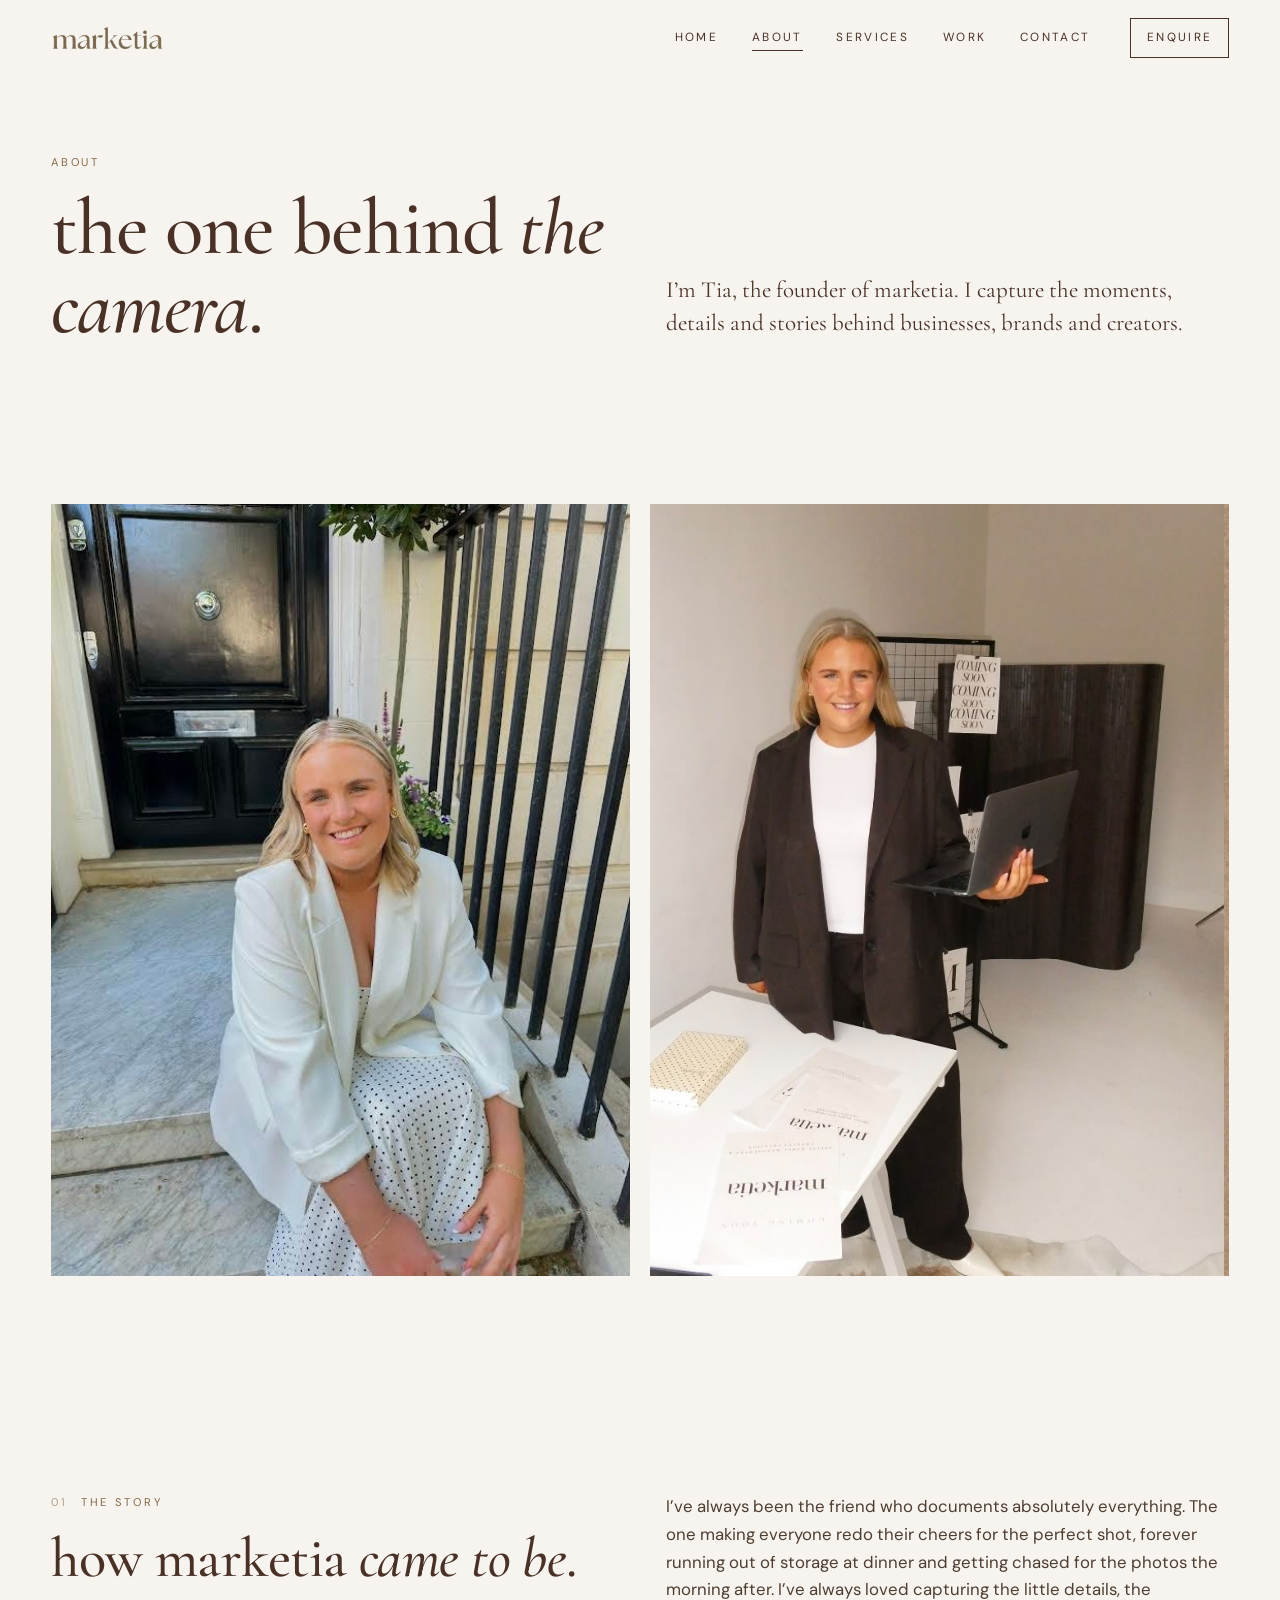
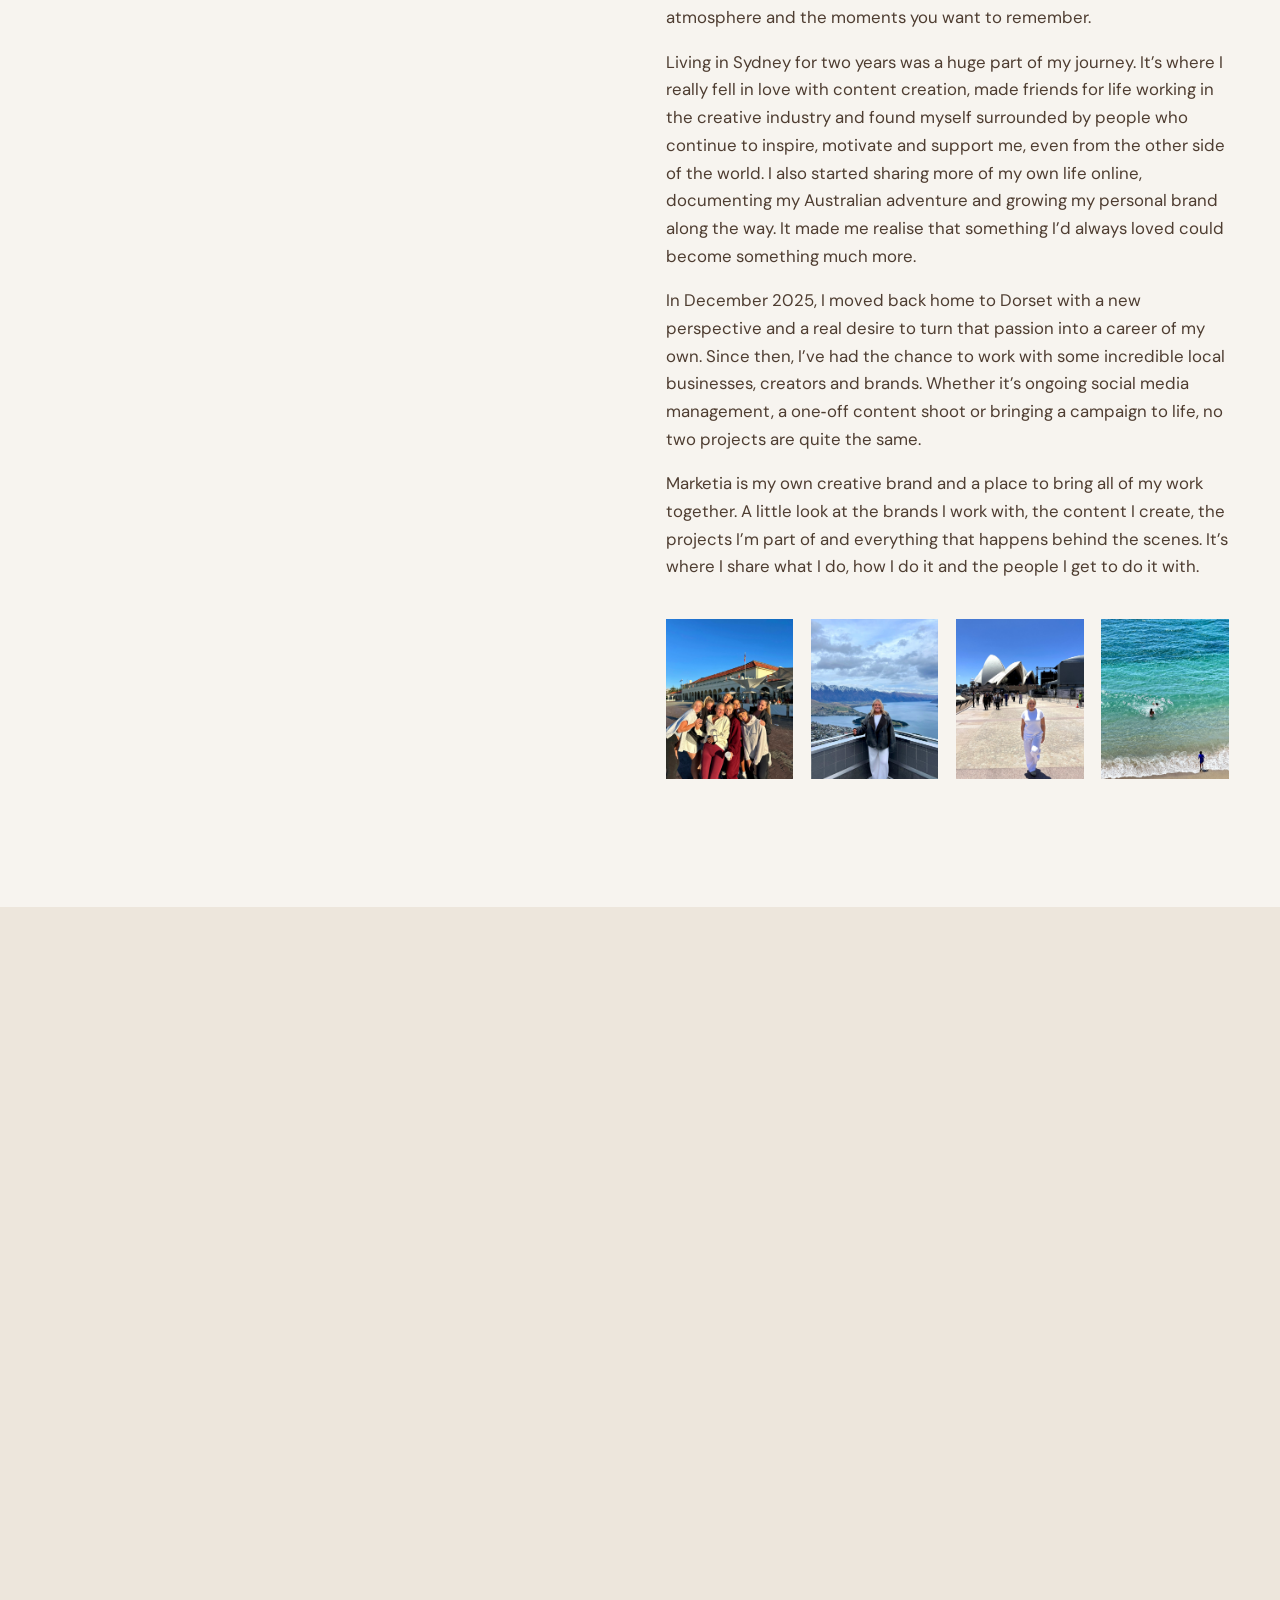
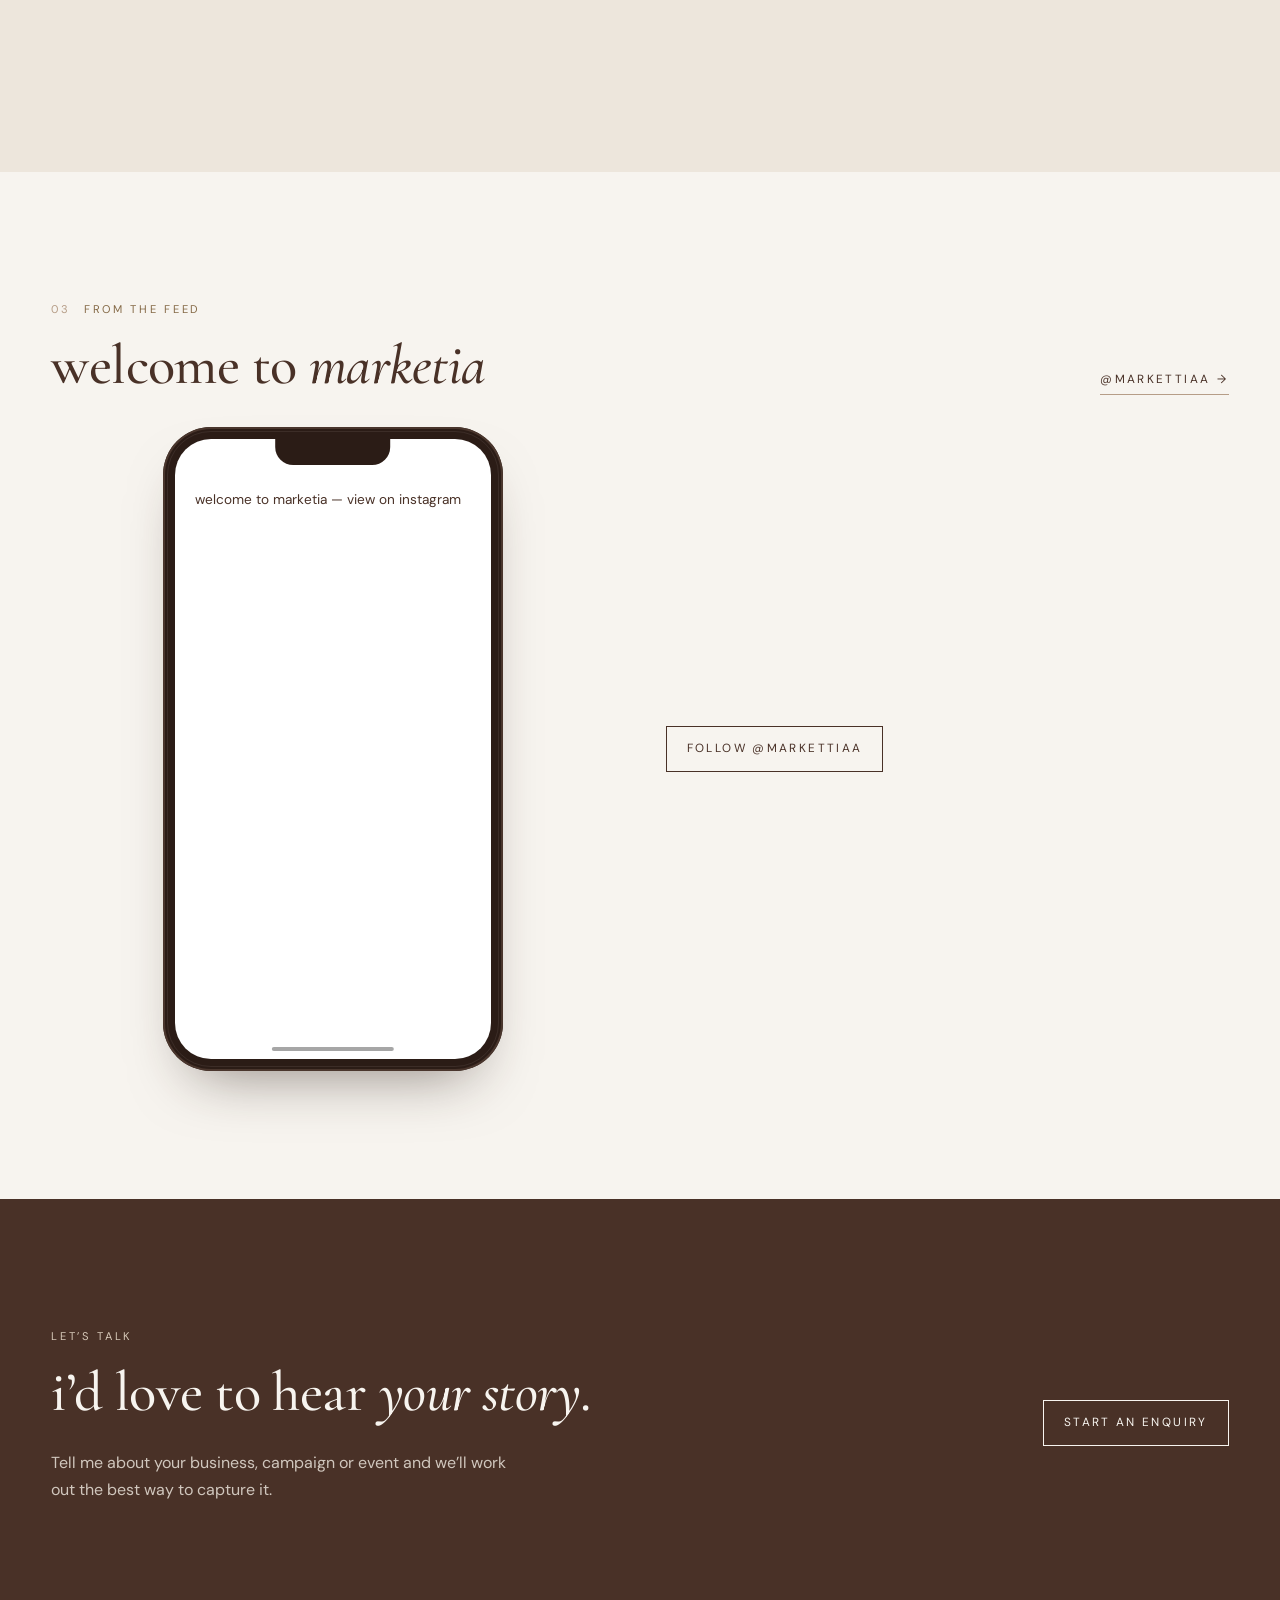
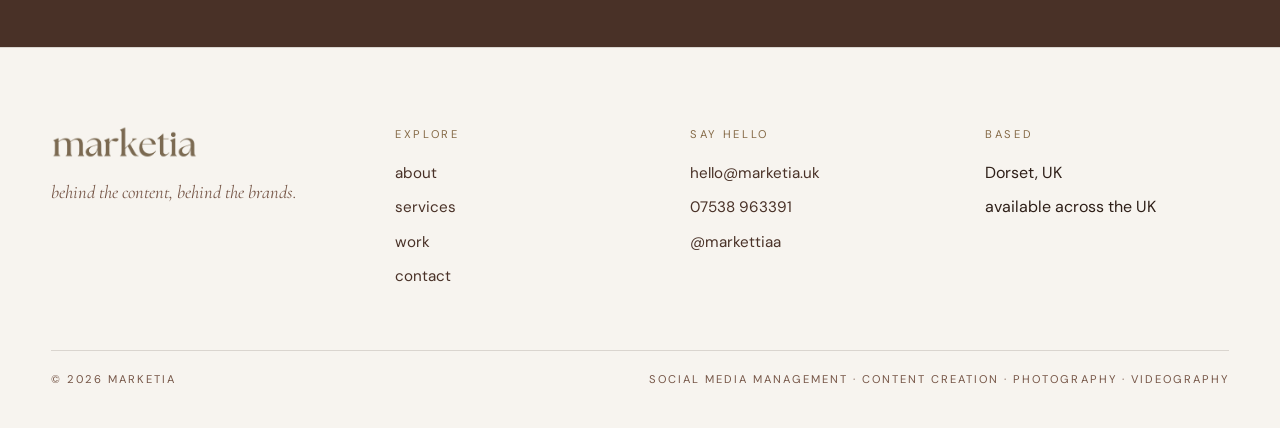
==== commit 5070df48: "Round-2 feedback from Tia: single hero, colour-managed photos, Bellaggio reel, services reorder, for" ====
--- a/about.html
+++ b/about.html
@@ -13,7 +13,7 @@
   <link rel="preconnect" href="https://fonts.googleapis.com">
   <link rel="preconnect" href="https://fonts.gstatic.com" crossorigin>
   <link id="fonts" href="https://fonts.googleapis.com/css2?family=Cormorant+Garamond:ital,wght@0,400;0,500;0,600;1,400;1,500&family=DM+Sans:ital,opsz,wght@0,9..40,400;0,9..40,500;1,9..40,400&display=swap" rel="stylesheet">
-  <script>document.documentElement.classList.add("js");try{var f=new URLSearchParams(location.search).get("fonts")||localStorage.getItem("fonts");if(f)document.documentElement.setAttribute("data-fonts",f)}catch(e){}</script>
+  <script>document.documentElement.classList.add("js")</script>
   <link rel="stylesheet" href="css/style.css">
   <link rel="icon" href="data:image/svg+xml,%3Csvg xmlns='http://www.w3.org/2000/svg' viewBox='0 0 64 64'%3E%3Crect width='64' height='64' fill='%23f7f4ef'/%3E%3Ctext x='32' y='44' text-anchor='middle' font-family='Georgia,serif' font-size='36' fill='%23493127'%3Em%3C/text%3E%3C/svg%3E">
 </head>
@@ -45,7 +45,6 @@
 
   <section class="section tight">
     <div class="wrap collage" data-stagger>
-      <div class="img r34"><img src="assets/img/hero-desk.jpg" alt="Tia at her desk in the studio" loading="lazy"></div>
       <div class="img r34"><img src="assets/img/tia-steps.jpg" alt="Tia sitting on a doorstep in a white blazer" loading="lazy" style="object-position:center 30%"></div>
       <div class="img r34"><img src="assets/img/about-standing.jpg" alt="Tia standing with her laptop in the studio" loading="lazy" style="object-position:center 85%"></div>
     </div>
@@ -85,7 +84,7 @@
         </div>
       </div>
       <div class="posts" data-stagger>
-        <a class="post zoom" href="https://www.instagram.com/p/De9-5POCrI-/" target="_blank" rel="noopener" aria-label="open this post on instagram"><div class="img r45"><img src="assets/img/post-cotswolds.jpg" alt="a greengrocer’s display in the Cotswolds" loading="lazy"></div><figcaption><em>the cotswolds</em><span>view post</span></figcaption></a><a class="post zoom" href="https://www.instagram.com/p/DX49EO8ikml/" target="_blank" rel="noopener" aria-label="open this post on instagram"><div class="img r45"><img src="assets/img/post-carbone.jpg" alt="Tia in a white blazer on the steps outside Carbone, London" loading="lazy"></div><figcaption><em>carbone, london</em><span>view post</span></figcaption></a><a class="post zoom" href="https://www.instagram.com/p/DXxJn5-DFqM/" target="_blank" rel="noopener" aria-label="open this post on instagram"><div class="img r45"><img src="assets/img/post-nonotes.jpg" alt="a wall of records lit in red" loading="lazy"></div><figcaption><em>no notes</em><span>view post</span></figcaption></a><a class="post zoom" href="https://www.instagram.com/p/DMKl6hURTDH/" target="_blank" rel="noopener" aria-label="open this post on instagram"><div class="img r45"><img src="assets/img/post-bondi.jpg" alt="swimmers looking out over Bondi Beach" loading="lazy"></div><figcaption><em>bondi beach</em><span>view post</span></figcaption></a><a class="post zoom" href="https://www.instagram.com/p/DS5hlqaCl_Y/" target="_blank" rel="noopener" aria-label="open this post on instagram"><div class="img r45"><img src="assets/img/post-2025.jpg" alt="a collage of moments from 2025" loading="lazy"></div><figcaption><em>2025</em><span>view post</span></figcaption></a>
+        <a class="post zoom" href="https://www.instagram.com/p/De9-5POCrI-/" target="_blank" rel="noopener" aria-label="open this post on instagram"><div class="img r45"><img src="assets/img/post-cotswolds.jpg" alt="a greengrocer’s display in the Cotswolds" loading="lazy"></div><figcaption><em>the cotswolds</em><span>view post</span></figcaption></a><a class="post zoom" href="https://www.instagram.com/p/DX49EO8ikml/" target="_blank" rel="noopener" aria-label="open this post on instagram"><div class="img r45"><img src="assets/img/post-carbone.jpg" alt="Tia in a white blazer on the steps outside Carbone, London" loading="lazy"></div><figcaption><em>london</em><span>view post</span></figcaption></a><a class="post zoom" href="https://www.instagram.com/p/DXxJn5-DFqM/" target="_blank" rel="noopener" aria-label="open this post on instagram"><div class="img r45"><img src="assets/img/post-nonotes.jpg" alt="a wall of records lit in red" loading="lazy"></div><figcaption><em>manchester</em><span>view post</span></figcaption></a><a class="post zoom" href="https://www.instagram.com/p/DMKl6hURTDH/" target="_blank" rel="noopener" aria-label="open this post on instagram"><div class="img r45"><img src="assets/img/post-bondi.jpg" alt="swimmers looking out over Bondi Beach" loading="lazy"></div><figcaption><em>sydney</em><span>view post</span></figcaption></a>
       </div>
     </div>
   </section>
@@ -106,7 +105,6 @@
           <div class="phone-bar"></div>
         </div>
         <div class="phone-aside" data-reveal>
-          <p class="lede">The post that started it all. Follow along for new work, behind the scenes and the odd very good coffee.</p>
           <a class="btn" href="https://www.instagram.com/markettiaa/" target="_blank" rel="noopener">follow @markettiaa</a>
         </div>
       </div>
--- a/css/style.css
+++ b/css/style.css
@@ -19,17 +19,6 @@
   --ease:cubic-bezier(.2,.7,.2,1);
 }
 
-/* type previews for tia: ?fonts=bodoni or ?fonts=playfair (cormorant + dm sans is the default) */
-html[data-fonts="bodoni"]{--serif:"Bodoni Moda","Cormorant Garamond",serif}
-html[data-fonts="playfair"]{--serif:"Playfair Display","Cormorant Garamond",serif;--sans:"Manrope","DM Sans",system-ui,sans-serif}
-html[data-fonts="bodoni"] h1,html[data-fonts="bodoni"] h2,html[data-fonts="bodoni"] h3,html[data-fonts="playfair"] h1,html[data-fonts="playfair"] h2,html[data-fonts="playfair"] h3{font-weight:400;letter-spacing:0}
-html[data-fonts="bodoni"] .h-xl,html[data-fonts="playfair"] .h-xl{font-size:clamp(2.5rem,5.4vw,4.9rem);line-height:1.04}
-html[data-fonts="bodoni"] .h-l,html[data-fonts="playfair"] .h-l{font-size:clamp(2rem,3.8vw,3.3rem)}
-.type-switch{position:fixed;left:14px;bottom:14px;z-index:60;display:flex;gap:2px;background:var(--choc);border-radius:999px;padding:3px;box-shadow:0 8px 30px rgba(46,31,24,.25)}
-.type-switch button{border:0;background:transparent;color:var(--taupe);font:500 .62rem/1 var(--sans);letter-spacing:.14em;text-transform:uppercase;padding:.6em .9em;border-radius:999px;cursor:pointer}
-.type-switch button[aria-pressed="true"]{background:var(--ivory);color:var(--choc)}
-.type-switch button.x{color:var(--stone)}
-
 *{box-sizing:border-box}
 html{scroll-behavior:smooth}
 [id]{scroll-margin-top:96px}
@@ -154,6 +143,7 @@
 .hero-foot{display:flex;justify-content:space-between;gap:1rem;margin-top:clamp(40px,6vw,72px);padding-top:1.2rem;border-top:1px solid var(--rule);font-size:.72rem;letter-spacing:.2em;text-transform:uppercase;color:var(--mocha)}
 .hero-art{display:grid;grid-template-columns:1fr .62fr;gap:clamp(12px,1.6vw,22px);align-items:end}
 .hero-art .img:first-child{margin-top:-6vw}
+.hero-art.single{grid-template-columns:1fr;max-width:540px;margin-left:auto}
 .hero-art .side{display:grid;gap:clamp(12px,1.6vw,22px)}
 
 /* ---------- home: strip of notes ---------- */
@@ -176,6 +166,7 @@
 .service-split{display:grid;grid-template-columns:1fr 1fr;gap:var(--gutter);align-items:start;padding:clamp(40px,5vw,64px) 0;border-top:1px solid var(--rule)}
 .service-split:last-of-type{border-bottom:1px solid var(--rule)}
 .service-split .img{position:sticky;top:100px}
+.service-copy{scroll-margin-top:110px}
 .service-copy .h-l{margin-bottom:.4em}
 .service-copy p{color:#4e3d31;max-width:36em}
 .includes{columns:2;column-gap:2rem;margin:1.6rem 0 2rem;max-width:40em}
@@ -207,13 +198,12 @@
 .about-hero{display:grid;grid-template-columns:.9fr 1.1fr;gap:var(--gutter);align-items:center}
 .story{display:grid;grid-template-columns:1fr 1fr;gap:var(--gutter);align-items:start}
 .story .copy p{font-size:1.05rem;color:#4e3d31}
-.story .copy p:first-of-type{font-family:var(--serif);font-size:1.5rem;line-height:1.35;color:var(--choc)}
 .chapters{display:grid;grid-template-columns:repeat(3,1fr);gap:var(--gutter)}
 .chapter{padding-top:1.4rem;border-top:1px solid var(--rule)}
 .chapter .label{margin-bottom:.6rem}
 .chapter h3{font-size:1.5rem;margin-bottom:.4em}
 .chapter p{color:#5a4738;font-size:.98rem;margin:0}
-.collage{display:grid;grid-template-columns:1fr 1fr 1fr;gap:clamp(12px,1.6vw,22px);align-items:start}
+.collage{display:grid;grid-template-columns:1fr 1fr;gap:clamp(12px,1.6vw,22px);align-items:start}
 .single-embed{max-width:480px;margin-inline:auto}
 .single-embed blockquote.instagram-media{margin:0!important;min-width:0!important;max-width:100%!important;width:100%!important;border:0!important;box-shadow:none!important;background:var(--cream)!important;border-radius:0!important}
 .single-embed blockquote a{display:block;padding:20px;font-size:.85rem;color:var(--choc);text-decoration:none}
@@ -243,6 +233,11 @@
 .section.tight.contact-section{padding-top:clamp(20px,3vw,36px)}
 .contact-section .deets{margin-top:0}
 .form-note.ok{color:var(--choc);font-family:var(--serif);font-size:1.1rem}
+.next-wrap{grid-column:1 / -1;border-top:1px solid var(--rule);padding-top:1.6rem;max-width:46em}
+.form-success{border-top:1px solid var(--rule);padding-top:1.6rem;display:grid;gap:.4rem}
+.form-success .h-m{margin:0 0 .4rem}
+.form-success .textlink{justify-self:start}
+.form-foot .alt{margin-top:.2rem}
 .form-note.err{color:#8a3b2a}
 .form.sent fieldset,.form.sent .form-foot .btn{opacity:.45;pointer-events:none}
 .contact-side{position:sticky;top:110px}
@@ -337,7 +332,7 @@
   .site-nav .btn{margin:1rem 0 0;justify-content:center;border-bottom:1px solid var(--choc)}
   .hero-grid,.section-head,.grid-2,.service-split,.cta-band,.about-hero,.story,.contact-grid,.page-intro .split{grid-template-columns:1fr}
   .hero-art .img:first-child{margin-top:0}
-  .service-split .img{position:static;max-width:520px}
+  .service-split .img{position:static;max-width:min(100%,340px)}
   .contact-side{position:static}
   .cta-band .actions{justify-content:flex-start}
   .edit-grid > *,.edit-grid .span5,.edit-grid .span7,.edit-grid .span6,.edit-grid .span3{grid-column:span 6}
@@ -379,12 +374,12 @@
 .case-head .h-l{margin:0}
 .case-head p{margin:0 0 .8rem;max-width:36em}
 .mosaic{display:grid;grid-template-columns:repeat(12,1fr);gap:clamp(12px,1.8vw,24px);align-items:start}
-.mosaic .m-a{grid-column:span 5;grid-row:span 2}
-.mosaic .m-b,.mosaic .m-c,.mosaic .m-d,.mosaic .m-e,.mosaic .m-g,.mosaic .m-h{grid-column:span 3}
-.mosaic .m-f{grid-column:span 4}
+.mosaic .m-a{grid-column:span 6;grid-row:span 2}
+.mosaic .m-b,.mosaic .m-c,.mosaic .m-d,.mosaic .m-e{grid-column:span 3}
+.mosaic .m-f,.mosaic .m-g,.mosaic .m-h,.mosaic .m-i{grid-column:span 4}
 .mosaic .m-wide{grid-column:span 6}
-.mosaic .m-b{margin-top:clamp(20px,3vw,48px)}
-.mosaic .m-d{margin-top:clamp(20px,3vw,48px)}
+.mosaic .reel-slot{grid-column:span 4;grid-row:span 2;height:100%}
+.mosaic .reel-slot .img{aspect-ratio:auto;height:100%;min-height:420px}
 .mosaic .img{transition:transform 1.2s var(--ease)}
 .strip{display:grid;grid-template-columns:repeat(5,1fr);gap:clamp(10px,1.4vw,18px)}
 .strip .img:nth-child(even){margin-top:clamp(16px,2.4vw,36px)}
@@ -394,8 +389,9 @@
 @media (max-width:860px){
   .case-head,.pricing{grid-template-columns:1fr}
   .mosaic .m-a{grid-column:span 12;grid-row:auto}
-  .mosaic .m-b,.mosaic .m-c,.mosaic .m-d,.mosaic .m-e,.mosaic .m-g,.mosaic .m-h,.mosaic .m-f,.mosaic .m-wide{grid-column:span 6}
-  .mosaic .m-b,.mosaic .m-d{margin-top:0}
+  .mosaic .m-b,.mosaic .m-c,.mosaic .m-d,.mosaic .m-e,.mosaic .m-g,.mosaic .m-h,.mosaic .m-f,.mosaic .m-i,.mosaic .m-wide{grid-column:span 6}
+  .mosaic .reel-slot{grid-column:span 6;grid-row:span 2}
+  .mosaic .reel-slot .img{min-height:0}
 }
 @media (max-width:560px){.stats{grid-template-columns:1fr 1fr;gap:1.4rem}.strip{grid-template-columns:1fr 1fr}.strip .img:nth-child(even){margin-top:0}}
 
@@ -417,10 +413,6 @@
 .reel figcaption{margin-top:.6rem;display:flex;justify-content:space-between;gap:.6rem;font-family:var(--sans);font-size:.7rem;letter-spacing:.18em;text-transform:uppercase;color:var(--mocha);font-style:normal}
 .reel figcaption em{font-family:var(--serif);font-style:italic;text-transform:none;letter-spacing:0;font-size:1rem;color:var(--choc)}
 .reel figcaption{justify-content:center}
-.reel-slot .slot-note{position:absolute;inset:0;display:grid;place-content:center;text-align:center;gap:.4rem;color:var(--taupe);font-family:var(--sans);font-size:.62rem;letter-spacing:.22em;text-transform:uppercase;background:linear-gradient(160deg,#5a3d30,var(--choc));pointer-events:none}
-.reel-slot .slot-note em{font-family:var(--serif);font-style:italic;text-transform:none;letter-spacing:0;font-size:1.6rem;color:var(--ivory)}
-.reel-slot.has-video .slot-note{display:none}
-.reel-slot:not(.has-video) .sound{display:none}
 .mosaic .reel{margin:0}
 .mosaic .reel .img{aspect-ratio:9/16}
 @media (max-width:1024px){.reels{grid-template-columns:repeat(3,1fr)}}
@@ -429,6 +421,7 @@
 /* ---------- instagram in an iphone frame ---------- */
 .phone-wrap{display:grid;grid-template-columns:1fr 1fr;gap:var(--gutter);align-items:center}
 .phone-aside .lede{margin-bottom:1.6rem}
+.phone-aside:not(:has(.lede)){justify-self:start}
 .phone{position:relative;width:min(340px,100%);margin-inline:auto;background:#2b1c16;border-radius:48px;padding:12px;box-shadow:0 30px 60px -30px rgba(46,31,24,.55),inset 0 0 0 2px #4a362d}
 .phone::after{content:"";position:absolute;inset:4px;border-radius:44px;border:1px solid rgba(246,241,232,.08);pointer-events:none}
 .phone-notch{position:absolute;top:12px;left:50%;transform:translateX(-50%);width:34%;height:26px;background:#2b1c16;border-radius:0 0 18px 18px;z-index:3}
@@ -438,13 +431,13 @@
 .phone .screen blockquote a{display:block;padding:20px;font-size:.85rem;color:var(--choc);text-decoration:none}
 .phone .screen iframe{margin:0!important}
 .phone-bar{position:absolute;left:50%;bottom:20px;transform:translateX(-50%);width:36%;height:4px;border-radius:4px;background:rgba(0,0,0,.35);z-index:3}
-.posts{display:grid;grid-template-columns:repeat(5,1fr);gap:clamp(10px,1.4vw,18px)}
+.posts{display:grid;grid-template-columns:repeat(4,1fr);gap:clamp(12px,1.8vw,24px)}
 .post{display:block;text-decoration:none;color:inherit}
 .posts > :nth-child(even){margin-top:clamp(16px,2.4vw,36px)}
 .post figcaption{display:flex;justify-content:space-between;align-items:baseline;gap:.6rem;font-family:var(--sans);font-size:.62rem;letter-spacing:.18em;text-transform:uppercase;color:var(--mocha);font-style:normal;margin-top:.6rem}
 .post figcaption em{font-family:var(--serif);font-style:italic;text-transform:none;letter-spacing:0;font-size:1rem;color:var(--choc)}
 .post figcaption span{opacity:0;transition:opacity .3s}
 .post:hover figcaption span{opacity:1}
-@media (max-width:1024px){.posts{grid-template-columns:repeat(3,1fr)}}
+@media (max-width:1024px){.posts{grid-template-columns:repeat(2,1fr)}}
 @media (max-width:860px){.phone-wrap{grid-template-columns:1fr}.phone-aside{text-align:center}.phone .screen{height:560px}}
 @media (max-width:560px){.posts{grid-template-columns:1fr 1fr}.posts > :nth-child(even){margin-top:0}}
